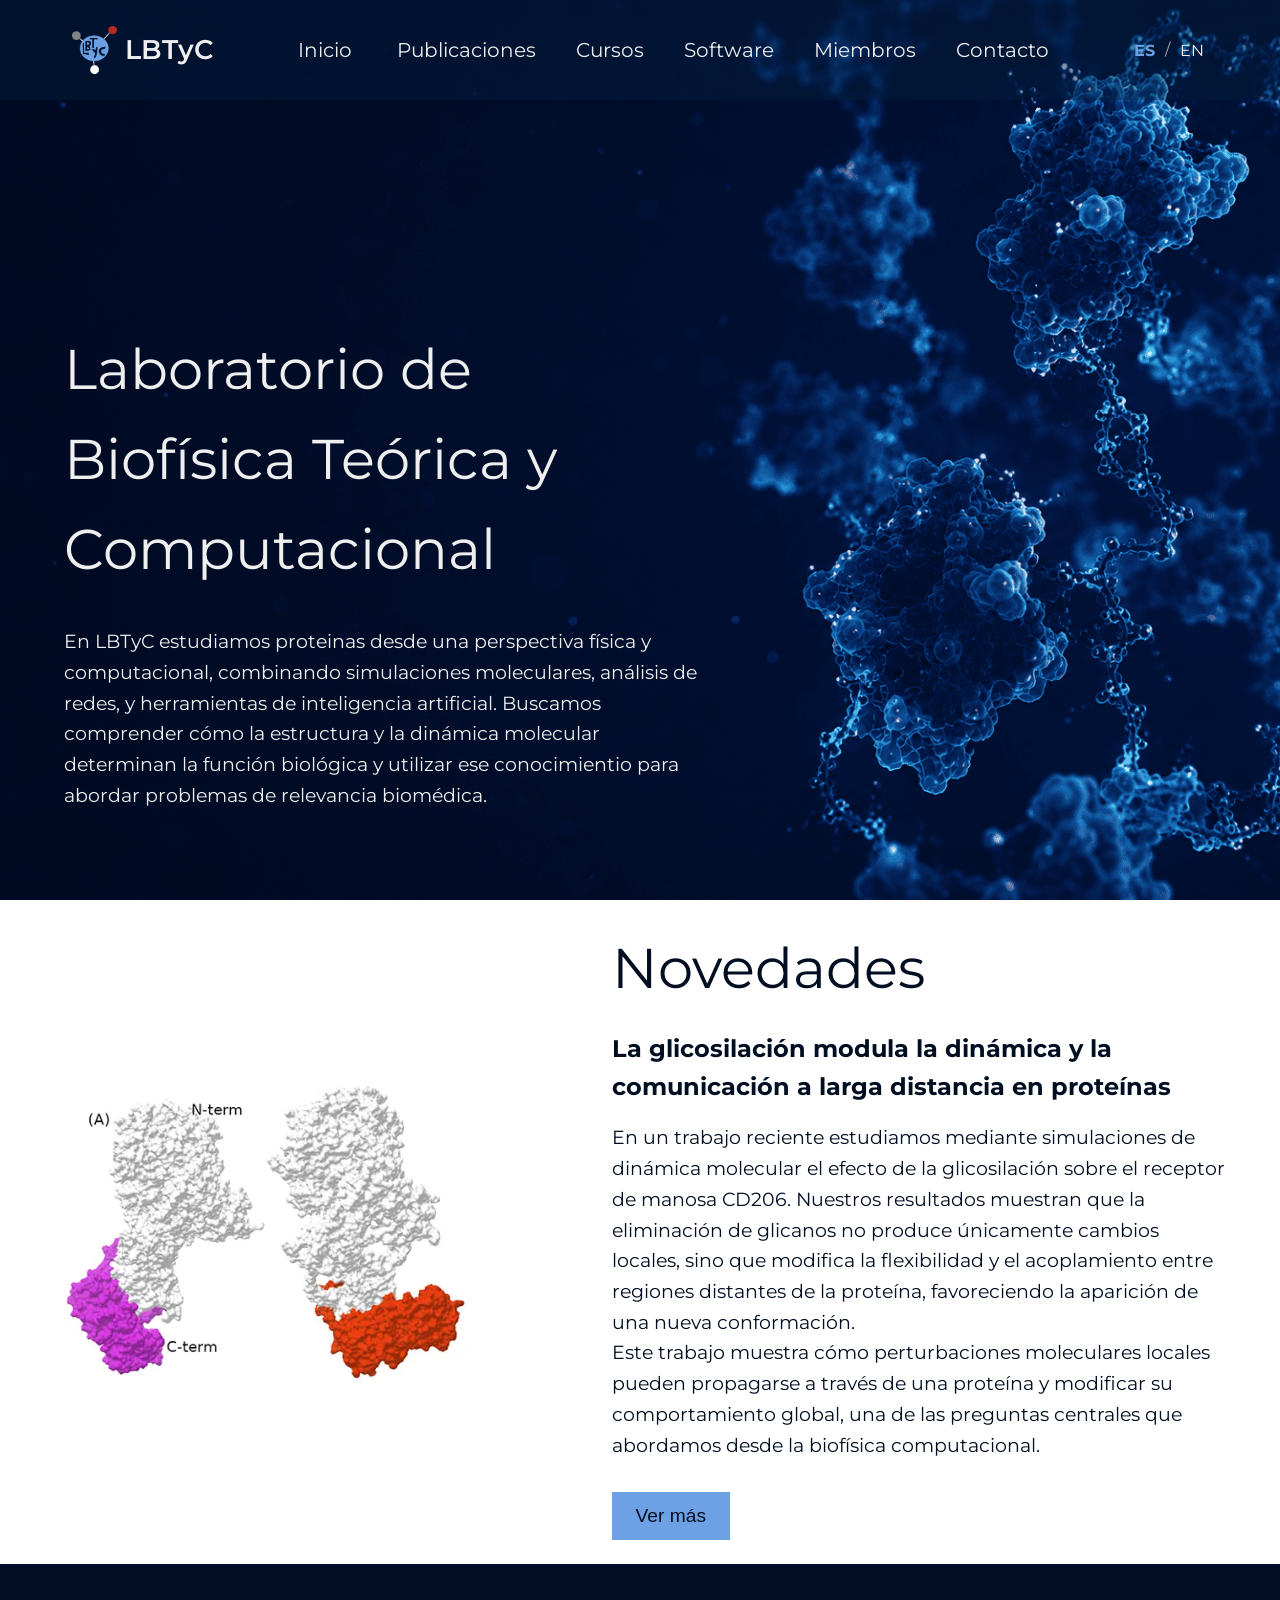
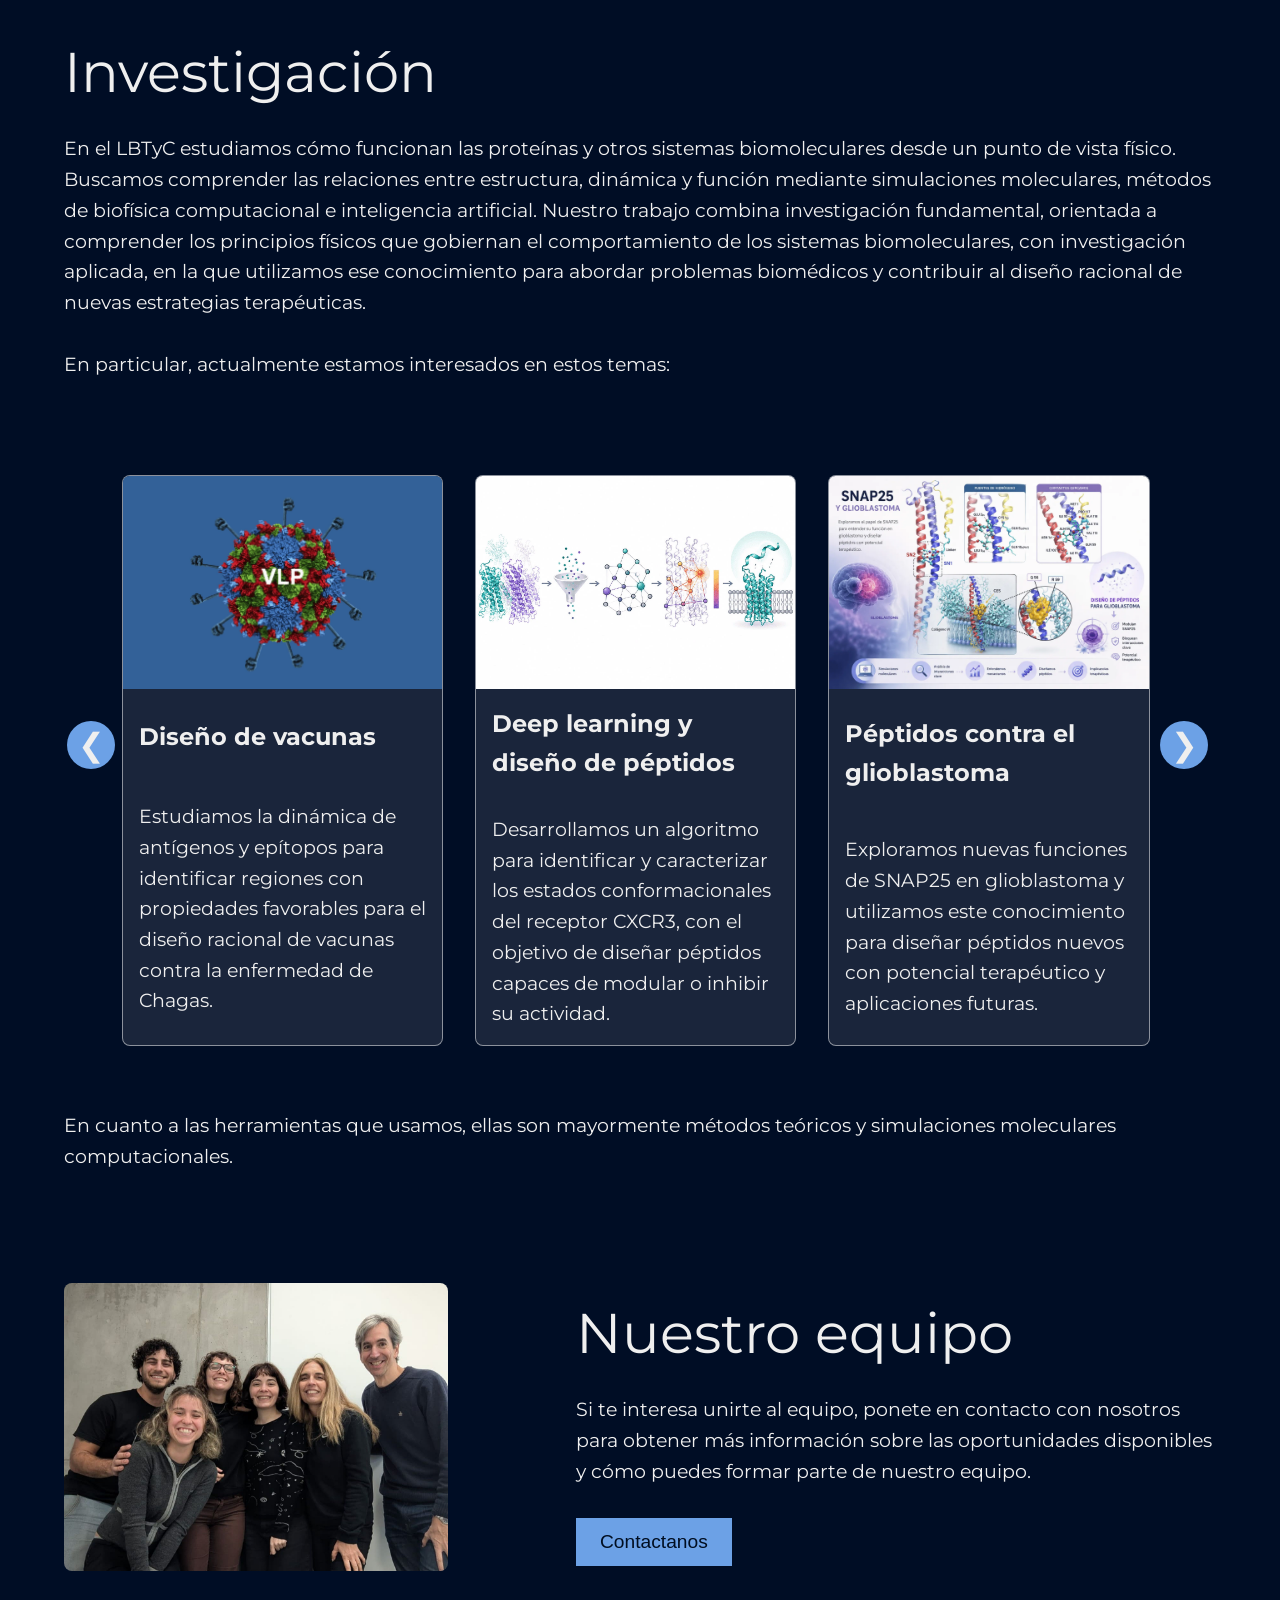
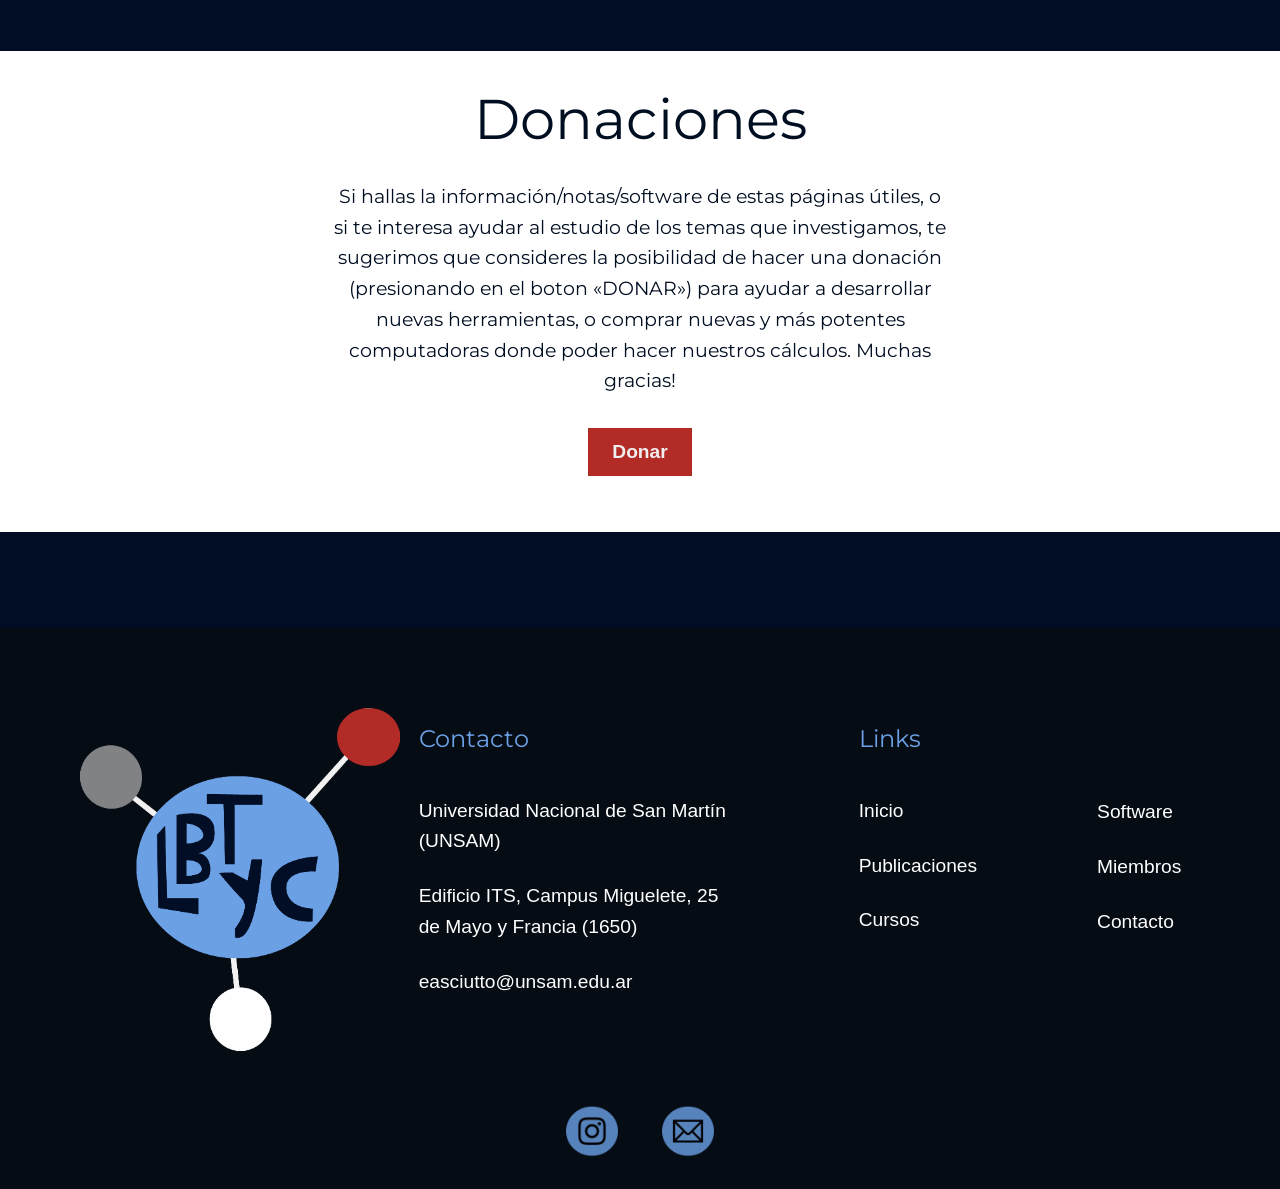
==== index.html @ 5b3aef27 "Add files via upload" ====
<!DOCTYPE html>
<html lang="es">

    <head>
        <meta charset="UTF-8">
        <meta name="viewport" content="width=device-width, initial-scale=1.0">

        <title>LBTyC</title>
        <link rel="icon" type="image/png" href="img/lablogo2.png">

        <link rel="preconnect" href="https://fonts.googleapis.com">
        <link rel="preconnect" href="https://fonts.gstatic.com" crossorigin>
        <link href="https://fonts.googleapis.com/css2?family=Montserrat:ital,wght@0,100..900;1,100..900&display=swap" rel="stylesheet">

        <link rel="stylesheet" href="css/style.css">
        
    </head>

    <body>
        <header class="header-home">
            <nav class="navbar">
                <div class="logo">
                    <img src="img/lablogo.png" alt="Logo LBTyC">
                    <h2>LBTyC</h2>
                </div>

                <ul class="nav-links" id="navLinks">
                    <li><a data-i18n="nav-inicio" href="index.html">Inicio</a></li>
                    <li><a data-i18n="nav-publicaciones" href="publicaciones.html">Publicaciones</a></li>
                    <li><a data-i18n="nav-cursos" href="cursos.html">Cursos</a></li>
                    <li><a data-i18n="nav-software" href="software.html">Software</a></li>
                    <li><a data-i18n="nav-miembros" href="miembros.html">Miembros</a></li>
                    <li><a data-i18n="nav-contacto" href="contacto.html">Contacto</a></li>
                </ul>

                <div class="language-toggle">
                    <button id="btn-es" class="active">ES</button>
                    <span>/</span>
                    <button id="btn-en">EN</button>
                </div>


                <div class="hamburger" id="hamburger">
                    <span></span>
                    <span></span>
                    <span></span>
                </div>
            </nav>
        </header>

        <main class="main-inicio">
            <section class="background1">
                <div class="titulos-inicio">
                    <h1 data-i18n="home-title" class="reveal">Laboratorio de Biofísica Teórica y Computacional</h1>
                </div>
                <div class="desc-inicio">
                    <p data-i18n="home-desc" class="reveal">En LBTyC estudiamos proteinas desde una perspectiva física y computacional, combinando simulaciones moleculares, análisis de redes, y herramientas de inteligencia artificial. Buscamos comprender cómo la estructura y la dinámica molecular determinan la función biológica y utilizar ese conocimientio para abordar problemas de relevancia biomédica.</p> <br>
                </div>
            </section>

            <section class="background2">
                <img src="img/novedades.webp" alt="Imagen de coronavirus" class="reveal">
                <div class="home-novedades">
                    <h2 data-i18n="home-novedades-title" class="novedades-titulos reveal">Novedades</h2>
                    <h3 data-i18n="home-novedades-subtitle">La glicosilación modula la dinámica y la comunicación a larga distancia en proteínas</h3>
                    <p data-i18n="home-novedades-text">En un trabajo reciente estudiamos mediante simulaciones de dinámica molecular el efecto de la glicosilación sobre el receptor de manosa CD206. Nuestros resultados muestran que la eliminación de glicanos no produce únicamente cambios locales, sino que modifica la flexibilidad y el acoplamiento entre regiones distantes de la proteína, favoreciendo la aparición de una nueva conformación. <br>
                    Este trabajo muestra cómo perturbaciones moleculares locales pueden propagarse a través de una proteína y modificar su comportamiento global, una de las preguntas centrales que abordamos desde la biofísica computacional.
                    </p>
                    <button data-i18n="home-boton" class="boton-home"><a href="https://www.nature.com/articles/s41598-026-35240-y" target="_blank">Ver más</a></button>
                </div>
            </section>
            
            <section class="background3">
                <div class="home-investigacion">
                    <h2 data-i18n="home-investigacion-title" class="investigacion-titulos reveal">Investigación</h2>
                    <p data-i18n="home-investigacion-text">En el LBTyC estudiamos cómo funcionan las proteínas y otros sistemas biomoleculares desde un punto de vista físico. Buscamos comprender las relaciones entre estructura, dinámica y función mediante simulaciones moleculares, métodos de biofísica computacional e inteligencia artificial.
                    Nuestro trabajo combina investigación fundamental, orientada a comprender los principios físicos que gobiernan el comportamiento de los sistemas biomoleculares, con investigación aplicada, en la que utilizamos ese conocimiento para abordar problemas biomédicos y contribuir al diseño racional de nuevas estrategias terapéuticas. <br> <br>
                    En particular, actualmente estamos interesados en estos temas:</p>
                </div>

                <div class="investigacion-slider">
                    <button class="slider-arrow slider-prev" aria-label="Anterior">
                        ❮
                    </button>

                    <div class="home-investigacion-list">
                    <div class="jump">
                        <img src="img/vacunas.webp" alt="proteina CaMKII" class="reveal">
                        <h3 data-i18n="home-investigacion-card1">Diseño de vacunas</h3>                        
                        <p data-i18n="home-investigacion-card1-text">Estudiamos la dinámica de antígenos y epítopos para identificar regiones con propiedades favorables para el diseño racional de vacunas contra la enfermedad de Chagas.
                         </p>
                    </div>
                    <div class="jump">
                        <img src="img/deep-learning.webp" alt="proteina CYP450" class="reveal">
                        <h3 data-i18n="home-investigacion-card2">Deep learning y diseño de péptidos</h3>           
                        <p data-i18n="home-investigacion-card2-text">Desarrollamos un algoritmo para identificar y caracterizar los estados conformacionales del receptor CXCR3, con el objetivo de diseñar péptidos capaces de modular o inhibir su actividad.
                        </p>
                    </div>
                    <div class="jump">
                        <img src="img/glioblastoma.webp" alt="drogas" class="reveal">
                        <h3 data-i18n="home-investigacion-card3">Péptidos contra el glioblastoma</h3>
                        <p data-i18n="home-investigacion-card3-text">Exploramos nuevas funciones de SNAP25 en glioblastoma y utilizamos este conocimiento para diseñar péptidos nuevos con potencial terapéutico y aplicaciones futuras. </p>
                    </div>
                    <div class="jump">
                        <img src="img/peptidos.webp" alt="proteina CaMKII" class="reveal">
                        <h3 data-i18n="home-investigacion-card4">Diseño de péptidos</h3>
                        <p data-i18n="home-investigacion-card4-text">Diseñamos y estudiamos péptidos cíclicos capaces de reconocer proteínas de interés terapéutico, combinando modelado molecular y simulaciones para optimizar su interacción con el blanco.</p>
                    </div>
                    <div class="jump">
                        <img src="img/entropia.webp" alt="proteina CaMKII" class="reveal">
                        <h3 data-i18n="home-investigacion-card5">Entropía molecular</h3>
                        <p data-i18n="home-investigacion-card5-text">Desarrollamos métodos para calcular contribuciones entrópicas a la energía libre y comprender su papel en el reconocimiento molecular, con especial interés en complejos proteína–péptido.</p>
                    </div>
                </div>

                    <button class="slider-arrow slider-next" aria-label="Siguiente">
                        ❯
                    </button>
                </div>

                <div class="home-investigacion">
                    <p data-i18n="home-investigacion-text2">En cuanto a las herramientas que usamos, ellas son mayormente métodos teóricos y simulaciones moleculares computacionales.</p>
                </div>

            </section>

            <section class="background5">
                <img src="img/nuestrosmiembros.jpeg" alt="foto" class="reveal">
                <div class="home-colaboraciones">
                    <h2 data-i18n="home-colaboraciones-titulo" class="colaboraciones-titulos reveal">Nuestro equipo</h2>
                    <p data-i18n="home-colaboraciones-text">Si te interesa unirte al equipo, ponete en contacto con nosotros para obtener más información sobre las oportunidades disponibles y cómo puedes formar parte de nuestro equipo.</p>
                    <button data-i18n="home-boton-contact" class="boton-home"><a href="contacto.html">Contactanos</a></button>
                </div>
            </section>

            <section class="background6">
                <div class="home-donaciones">
                    <h2 data-i18n="home-donaciones-titulo" class="donaciones-titulos reveal">Donaciones</h2>
                    <p data-i18n="home-donaciones-text"> Si hallas la información/notas/software de estas páginas útiles, o si te interesa ayudar al estudio de los temas que investigamos, te sugerimos que consideres la posibilidad de hacer una donación (presionando en el boton «DONAR») para ayudar a desarrollar nuevas herramientas, o comprar nuevas y más potentes computadoras donde poder hacer nuestros cálculos. Muchas gracias!</p>
                    <button data-i18n="home-boton-donaciones" class="boton-donar"><a href="https://www.mercadopago.com.ar/checkout/v1/payment/redirect/05873d23-b1c3-4d40-a8a1-2e11a5c967de/payment-option-form/?preference-id=164778815-27854849-8f3b-4129-b4d9-2e91aa9163b4&router-request-id=e9037497-9959-49df-8fa4-1ee598214664&p=10c773e352fdb801cc1b0575916bd080">Donar</a></button>
                </div>
            </section>


        </main>


        <footer>

            <section class="footer-arriba">
                <div class="footer-logo">
                    <img src="img/lablogo.png" alt="Logo LBTyC">
                </div>

                <div class="footer-caja">

                    <ul class="footer-links">
                        
                            <div class="column1">
                                <h3 data-i18n="home-footer-conacto">Contacto</h3>
                                <li>Universidad Nacional de San Martín (UNSAM)</li>
                                <li>Edificio ITS, Campus Miguelete, 25 de Mayo y Francia (1650)</li>
                                <li>easciutto@unsam.edu.ar</li>
                            </div>
                            <div class="column2">
                                <h3>Links</h3>
                                <li><a data-i18n="nav-inicio" href="index.html">Inicio</a></li>
                                <li><a data-i18n="nav-publicaciones" href="publicaciones.html">Publicaciones</a></li>
                                <li><a data-i18n="nav-cursos" href="cursos.html">Cursos</a></li>
                            </div>
                            <div class="column3">
                                <li><a data-i18n="nav-software" href="software.html">Software</a></li>
                                <li><a data-i18n="nav-miembros" href="miembros.html">Miembros</a></li>
                                <li><a data-i18n="nav-contacto" href="contacto.html">Contacto</a></li>  
                            </div>
                    </ul>
                    
                </div>
            </section>

        
        <section class="footer-abajo">
            <div class="footer-icons">
            <a target="_blank" href="https://www.instagram.com/labbioficomp.unsam?igsi=MWd5bGJ6amZua3pocA=="><img src="img/instagram.png" alt="icono de instagram"></a>
            <a href="mailto:easciutto@unsam.edu.ar" target="_blank"><img src="img/mail.png" alt="icono de mail"></a>
            </div>
        </section>

        </footer>


    <script src="js/scripts.js"></script>    
    </body>


</html>
---- css/style.css ----
*{
  margin: 0;
  padding: 0;
  box-sizing: border-box;
  scroll-behavior: smooth;
}


:root {
  /*Colores*/
    --bg-main: #000d25;
    --bg-secundario: #39425e;
    --acento: #f2c57c;
    --texto: #efefef;
    --texto-2: #cacaca;
    --texto-3: #000e21;
    --celeste: #6ca1e6;
    --rojo: #b32b26;
    --blanco: #ffffff;

  /*Tamaño de textos celu*/
    --titulos: 2rem;
    --subtitulo: 1.5rem;
    --cuerpo: 1rem;

  /*Tamaño de textos desktop*/
    --dtitulos: 3.5rem;
    --dsubtitulo: 2.5rem;
    --dcuerpo: 1.2rem;
    --dlista: 1.3rem;
    --dsubsubtitulo: 1.5rem;

  /* Fonts */
    --font-title:'Montserrat';
    --font-body: 'Montserrat';
    --font-logo: 'Montserrat';
}

body {
  font-family: var(--font-body);
  line-height: 1.6;
  background-color: var(--bg-main);
  color: var(--texto);
}


h1, h2{
  font-size: var(--titulos);
  font-family: var(--font-title);
  font-weight: 400;
}

h3, h4{
  font-size: var(--subtitulo);
  font-family: var(--font-body);
  font-weight: 400;
}

p{
  font-size: var(--cuerpo);
  font-family: var(--font-body);
}

li{
  font-size: var(--cuerpo);
}


header{
  background-color: var(--bg-main);
  padding: 0.2rem;
  padding-left: 0.9rem;
  padding-right: 0.9rem;
  width: 100%;
}

.header-home{
  position: absolute;
  z-index: 1000;
}

.navbar{
  display: flex;
  justify-content: space-between;
  align-items: center;
  padding: 0.5rem;
}

ul.nav-links {
  list-style-type: none;
  position: absolute;
  right: 0;
  top: 45px;
  background-color: var(--bg-main);
  z-index: 100;
  text-align: center;
  font-size: var(--subtitulo);
  font-family: var(--font-body);
}

.dropdown-menu {
  display: none; 
  position: absolute;
  background-color: var(--bg-main);
  min-width: 160px;
  box-shadow: 0px 8px 16px rgba(0,0,0,0.2);
  list-style: none;
  padding: 0;
  margin: 0;
  z-index: 1; 
}

.dropdown-menu a {
  padding: 12px 16px;
}

/* Trigger Visibility on Hover */
.dropdown:hover .dropdown-menu {
  display: block; 
}

.dropbtn{
  text-decoration: none;
}

.logo{
  display: flex;
}

.logo h2{
  font-family: var(--font-logo);
  font-size: 1.7rem;
  font-weight: 600;
  color: var(--texto);
  align-self: center;
  padding-left: 0.5rem;
}

.logo img{
  height: 3rem;
  width: auto;
}

.hamburger {
  display: flex;
  flex-direction: column;
  cursor: pointer;
  align-self: center;
}

.hamburger span {
  height: 0.188em;
  background-color: var(--texto);
  margin: 0.188em 0;
  width: 1.563em;
}

.nav-links {
  list-style: none;
  display: none;
  flex-direction: column;
  width: 60%;
  text-align: end;
}

.nav-links li {
  width: 100%;
}

.nav-links a {
  color: var(--texto);
  text-decoration: none;
  padding: 0.8em 0;
  display: block;
}

.nav-active {
  display: flex;
}

.dropdown-content {
  list-style-type: none;
  display: none;
  text-align: center;
}

.dropdown-content a {
  color: var(--texto);
  text-align: center;
  text-decoration: none;
  display: block;
}

.dropdown:hover .dropdown-content {
  display: block;
}

.language-toggle {
    display: flex;
    align-items: center;
    gap: 6px;
}

.language-toggle button {
    border: none;
    background: none;
    padding: 4px;
    font-family: inherit;
    font-size: var(--cuerpo);
    cursor: pointer;
    color: var(--texto);
}

.language-toggle button.active {
    color: var(--celeste);
    font-weight: bold;
}

.language-toggle button:hover {
    color: var(--texto-2);
}

.language-toggle button.active:hover {
  color: rgb(2, 124, 255);
}

.language-toggle span {
    color: #aaa;
}

/*      HOME     */

.main-inicio{
  display: flex;
  flex-wrap: wrap;
  justify-content: center;
  align-content: center;
}

.main-inicio h2{
  font-size: 1.8rem;
}

.boton-home{
    width: fit-content;
    background-color: var(--celeste);
    color: var(--texto-3);
    border: none;
    padding: 0.5rem 0.8rem;
    font-size: var(--cuerpo);
    transition: background-color 0.3s ease;
    font-weight: 100;
    margin-top: 1rem;
  }

  .boton-home a{
    text-decoration: none;
    color: var(--texto3);
  }

.background1{
  display: flex;
  flex-wrap: wrap;
  padding: 2rem;
  padding-top: 6rem;
  gap: 2rem;
  }

.background2, .background6{
    background-color: var(--blanco);
    display: flex;
    flex-wrap: wrap;
    padding: 0;
    gap: 2rem;
    color: var(--texto-3);
    justify-content: center;
    align-items: center;
    padding: 2rem;
  }

  .background2 img{
    max-width: 20rem;
  }

  .home-novedades{
    width: 100%;
    display: flex;
    flex-wrap: wrap;
    gap: 1rem;
    justify-content: center;
    align-items: start;
    color: var(--texto-3);
  }

  .home-novedades h3{
    font-weight: bold;
    font-size: var(--cuerpo);
  }

  .novedades-titulos{
    width: 100%;
    height: fit-content;
  }

  .novedades-subtitulos{
    width: 100%;
    text-align: center;
  }

  .background1 h2{
    font-size: var(--titulos);
  }

  .background3{
    display: flex;
    flex-wrap: wrap;
    gap: 1.5rem;
  }

  .home-investigacion{
    display: flex;
    flex-wrap: wrap;
    gap: 1rem;
  }
  
  .home-investigacion-list{
    width: 100%;
    display: flex;
    justify-content: center;
    align-items: center;
    flex-wrap: wrap;
    flex-direction: column;
    gap: 2rem;
  }

  .home-investigacion-list div{
    display: flex;
    flex-wrap: wrap;
    justify-content: center;
    align-items: start;
    max-width: 95%;
    background-color: rgba(255, 255, 255, 0.1);
    border: solid rgba(254, 254, 254, 0.5) 0.1rem;
    border-radius: 0.5rem;
    color: var(--texto);
    text-align: center;
  }

  .home-investigacion-list div img{
    border-radius: 0.4rem 0.4rem 0rem 0rem;
    width: 100%;
  }

  .home-investigacion-list h3{
    width: 100%;
    text-align: center;
  }

  .home-investigacion-list p{
    padding: 1rem;
  }

  .background5 img{
    width: 100%;
  }

  .background4, .background3, .background6{
    padding: 2rem;
  }

  .background5{
    display: flex;
    flex-wrap: wrap;
    gap: 2rem;
    color: var(--texto);
    justify-content: center;
    align-items: center;
    padding: 2rem;
  }

  .home-colaboraciones{
    width: 100%;
    gap: 1rem;
    display: flex;
    flex-direction: column;
  }

  .background6{
    padding-top: 2rem;
    margin-bottom: 2rem;
  }

  .home-donaciones{
    display: flex;
    flex-wrap: wrap;
    gap: 1rem;
    padding-bottom: 2rem;
  }

  .boton-donar{
    width: fit-content;
    background-color: var(--rojo);
    color: var(--texto);
    border: none;
    padding: 0.5rem 0.7rem;
    font-size: var(--cuerpo);
    transition: background-color 0.3s ease;
    font-weight: 700;
    margin-top: 1rem;
  }

  .boton-donar a{
    color: var(--texto);
    text-decoration: none;
  }

  .reveal {
    opacity: 0;
    transform: translateY(20px);
    transition: opacity 0.8s ease, transform 0.8s ease;
  }

  .reveal.visible {
    opacity: 1;
    transform: translateY(0);
  }




              /*     CURSOS      */


.main-cursos{
  display: flex;
  flex-wrap: wrap;
  padding: 1rem;
}

.main-cursos h2{
  font-size: var(--subtitulo);
}

.titulos-cursos{
  display: flex;
  flex-wrap: wrap;
  text-align: center;
  justify-content:center;
  gap: 1rem;
}

.lista-cursos{
  display: flex;
  flex-wrap: wrap;
  justify-content: center;
}

.curso{
  width: 90%;
  border: solid var(--texto-2) 0.05rem;
  color: var(--texto);
  padding: 1rem;
  display: flex;
  flex-direction: column;
  margin-top: 2rem;
  border-radius: 0.5rem;
  gap: 1rem;
}

.curso div{
  display: flex;
  flex-direction: column;
  gap: 1rem;
}

.curso p{
  color: var(--texto-2);
}

.curso img{
  width: 100%;
  height: auto;
  border-radius: 0.5rem;
}

.boton-cursos{
  padding: 0.5rem;
  width: 6rem;
  background-color: transparent;
  color: var(--texto);
  border: solid var(--texto) 0.05rem;
  border-radius: 0.5rem;
  font-weight: 500;
}

.boton-cursos a{
  text-decoration: none;
  color: var(--texto);
}

.curso-intro{
  display: flex;
  flex-wrap: wrap;
  padding: 1rem;
  gap: 2rem;
}

.curso-notas{
  display: flex;
  flex-direction: column;
  gap: 2rem;
  padding: 1rem;
}

.curso-notas ul{
  list-style-type: none;
  display: flex;
  flex-wrap: wrap;
  flex-direction: column;
  align-items: center;
  gap: 2rem;
}

.curso-mecanica ul, .curso-quimica ul{
  align-items: start;
}

.curso-notas li{
  background-color: var(--celeste);
  width: 22%;
  padding: 0.4rem;
  padding-left: 0.7rem;
  padding-right: 0.7rem;
  box-shadow: -6px 6px  0px rgba(253, 253, 253, 0.851);
}

.curso-notas li a{
  color: var(--texto-3);
  font-size: var(--cuerpo);
  text-decoration: none;
}

.divider {
    border: none;
    height: 0.07rem;
    background-color: var(--celeste);
    opacity: 30%;
    width: 45%;
    margin: 2rem;
}


                /*     PUBLICACIONES      */

.main-publicaciones{
  display: flex;
  margin: 2rem;
}

.publicaciones{
  display: flex;
  flex-direction: column;
  gap: 2rem;
}


.publicaciones-lista{
  display: flex;
  flex-direction: column;
  gap: 1rem;
}

.publicaciones-lista a{
  color: var(--celeste);
  font-size: var(--cuerpo);
}

                  /*   SOFTWARE        */

.main-software{
  display: flex;
  flex-wrap: wrap;
  margin: 2rem;
  gap: 2rem;
}

.investigacion-slider{
  display: flex;
  justify-content: center;
}

.programa-card a{
  text-decoration: none;
  color: var(--texto);
}

.slider-arrow{
  display: none;
}

.programa-card-list{
    margin-top: 3rem;
    display: flex;
    flex-direction: column;
    gap: 4rem;
    width: 95%;
    justify-content: center;
  }

  .programa-card{
    display: flex;
    flex-wrap: wrap;
    border: solid rgba(254, 254, 254, 0.5) 0.1rem;  
    }

  .programa-card img{
  width: 100%;
  }

  .programa-card h3, .programa-card p{
    padding: 1rem;
  }







              /*      MIEMBROS        */


  .main-miembros{
  display: flex;
  flex-wrap: wrap;
  margin: 2rem;
  gap: 4rem;
  }

  .hero-miembros img{
    width: 100%;
  }

  .miembros div img{
    width: 100%;
  }

  .miembros div ul{
    list-style-type: none;
    text-align: start;
  }

  .miembros{
    margin-top: 2rem;
  }

  .miembros div ul a{
    color: var(--texto);
    font-size: var(--texto);
  }

  .miembros div{
    display: flex;
    flex-direction: column;
    gap: 1rem;
    margin-bottom: 4rem;
  }





/*       Contacto     */

.main-contacto{
  padding: 1rem;
  padding-bottom: 4rem;
  display: flex;
  justify-content: center;
}

.contacto-content{
  width: 90%;
}

.contacto-content h3{
  padding-top: 3rem;
}

.mensaje-enviado-div h3{
  padding-top: 1rem;
  color: var(--texto-3);
}

.contacto-links{
  margin-top: 2rem;
  display: flex;
  flex-wrap: wrap;
  gap: 1rem;  
}

.contacto-links a{
    color: var(--texto);
    text-decoration: none;
  }


.contacto-form{
  display: flex;
  flex-direction: column;
  gap: 1rem;
  width: 100%;
}

.contacto-form input{
  padding: 0.7rem;
  width: 100%;
  background-color: rgba(0, 0, 0, 0.1);
  border: solid rgb(164, 164, 164) 0.1rem;
  border-radius: 0.5rem;
  color: var(--texto);
}

.contacto-form textarea{
  padding: 0.7rem;
  width: 100%;
  background-color: rgba(0, 0, 0, 0.1);
  border: solid rgb(164, 164, 164) 0.1rem;
  border-radius: 0.5rem;
  color: var(--texto);
}

.contacto-form button{
  width: 40%;
  font-size: medium;
  padding: 0.5rem;
  background-color: transparent;
  border-radius: 0.5rem;
  border: solid rgba(255, 255, 255, 0.4) 0.1rem;
  color: var(--texto);
  cursor: pointer;
  margin-top: 1rem;
}

.mensaje-enviado {
  display: none;
  position: fixed;
  inset: 0;
  background: rgba(0,0,0,0.6);
  align-items: center;
  justify-content: center;
  z-index: 9999;
  color: var(--texto-3);
}

.mensaje-enviado.activo {
  display: flex;
}

.mensaje-enviado-div {
  background: var(--celeste);
  padding: 2rem;
  border-radius: 1rem;
  text-align: center;
}


.contact-icons{
  padding-top: 0.5rem;
  display: flex;
  flex-wrap: nowrap;
  gap: 0.5rem;
}

.contact-icons img{
  filter: invert(100%);
  width: 8%;
}

.contacto-info{
  display: flex;
  flex-direction: column;
  gap: 0.3rem;
}

.contacto-info a{
  text-decoration: none;
  color: var(--texto);
}

.mensaje-enviado-div button{
  background-color: transparent;
  color: var(--texto3);
  padding: 0.3rem;
  padding-left: 0.8rem;
  padding-right: 0.8rem;
  border-radius: 0.5rem;
  margin-top: 0.5rem;
  border: solid rgba(0, 0, 0, 0.6) 0.1rem;
}




                /*    Footer       */
footer {
background-color: #060c14;
padding: 16px;
font-family: Arial, Helvetica, sans-serif;
}

.footer-logo{
  display: none;
}

.footer-caja{
  display: flex;
}

.column3{
  padding-top: 22%;
}

.column1 li{
  color: white;
  text-decoration: none;
  padding: 0.5em 0;
  display: flex;  
}

.footer-links h3{
  padding: 0.5em 0;
  font-size: var(--subtitulo);
  margin-bottom: 1rem;
}

.footer-links {
  display: flex;
  flex-wrap: wrap;
  gap: 2rem;
  list-style: none;
  margin: 0;
  padding: 0;
  font-size: var(--cuerpo);
}

.footer-links a {
  color: white;
  text-decoration: none;
  padding: 0.5em 0;
  display: flex;  
}

.footer-links li {
  list-style: none;
  margin-bottom: 5px;
}

.footer-icons {
  display: flex;
  justify-content: center;
  gap: 2rem; 
  margin-top: 2rem;
}

.footer-icons img{
  width: 3rem;
}




                /*    Desktop     */
@media (min-width: 992px) {
   
  
             /*       HEADER         */  

 
  header {
    background: rgba(4, 30, 64, 0.4);
    padding: 1rem;
    padding-left: 4rem;
    padding-right: 4rem;
  }

  .header-home{
    position: absolute;
    z-index: 1000;
  }

  ul.nav-links {
    display: flex;
    flex-direction: row;
    justify-content: space-between;
    align-items: center;
    background-color: transparent;
    width: auto;
    position: static;
    width: 70%;
  }

  .nav-links a {
    padding: 0.5em 1em;
    font-size: 1.25rem;
    display: flex;
    align-items: center;
    justify-content: center;
  }

  .navbar {
  display: flex;
  justify-content: space-between;
  align-items: center;
  }

  .hamburger {
    display: none;
  }

  .dropdown-content {
    position: absolute;
    top: 100%;
    left: -1em;
    z-index: 1;
    min-width: calc(100% + 2em);
    padding: 0.9rem;
  }

  .dropdown-content a {
    background-color: var(--violeta);
    padding: 0.9rem;
  }

  .nav-links li {
    position: relative;
  }

  .nav-links a:hover{
    color: #ff8e8e;
  }

  .proyecto-div:hover .overlay{
  opacity: 1;
  }

  .proyecto-div .overlay{
    opacity: 0;
    transition: opacity 0.3s ease;
  }

  h1, h2{
  font-size: var(--dtitulos);
  font-family: var(--font-title);
  }

  h3, h4{
    font-size: var(--dsubtitulo);
    font-family: var(--font-body);
  }

  p{
    font-family: var(--font-body);
    font-size: var(--dcuerpo);
  }

  a{
    font-size: var(--dcuerpo);
  }


  /*.....Footer....*/ 



.column3{
  padding-top: 0%;
}

footer{
background-color: #060c14;
padding: 16px;
font-family: Arial, Helvetica, sans-serif;
}

.footer-caja{
  display: flex;
  flex-direction: row;
}

.footer h3{
  padding: 0.5em 0;
  font-size: var(--subtitulo);
}

.footer-links {
  list-style: none;
  margin: 0;
  padding: 0;
}

.footer-links h3{
  font-size: var(--subtitulo);
  color: var(--celeste);
}

.footer-links a {
  color: white;
  text-decoration: none;  
}

.footer-links li {
  list-style: none;
  margin-bottom: 5px;
  color: white;
  text-decoration: none;
  display: flex;
  font-size: var(--dcuerpo);  
}


.footer-icons {
  display: flex;
  justify-content: center;
  gap: 10px;
  opacity: 80%;
}

.footer-icons img{
  width: 100%;
  max-width: none;
}





              /*     HOME      */


  main{
    margin-bottom: 4rem;
  }
  
  .main-inicio img{
  max-width: 100%;
}

.main-inicio h2{
  font-size: var(--dtitulos);
}
  
  .main-inicio{
  display: block;
  padding: 0rem;
  }

  .background1{
    background-image: url(../img/ChatGPT\ Image\ 31\ jul\ 2026\,\ 23_32_57.png);
    background-repeat: no-repeat;
    background-size: cover;
    background-position: center;
    display: flex;
    flex-direction: column;
    padding: 0;
    width: 100%;
    min-height: 100vh;
    gap: 2rem;
    justify-content: end;
  }

  .titulos-inicio{
    width: 50%;
    color: var(--texto);
    margin-left: 4rem;
    margin-right: 4rem;
  }

  .titulos-inicio h2{
    font-size: var(--dtitulos);
  }
  
  .desc-inicio{
    margin: 4rem;
    margin-top: 0rem;
    width: 50%;
    padding: 0;
  }

  .background2, .background6{
    background-color: var(--blanco);
    display: flex;
    flex-direction: row;
    padding: 0;
    gap: 8rem;
    color: var(--texto);
    justify-content: center;
    align-items: center;
    padding: 1.5rem;
  }

  .home-novedades{
    width: 50%;
    gap: 1rem;
    display: flex;
    flex-direction: column;
  }

  .home-novedades h3{
    font-size: var(--dsubsubtitulo);
  }

  .background2 img{
  width: 35%;
  height: 35%;
  }
  
  .novedades-titulos{
    font-size: var(--dtitulos);
    width: 100%;
    padding: 0;
  }

  .boton-home{
    padding: 0.8rem 1.5rem;
    font-size: var(--dcuerpo);
    cursor: pointer;
      transition: background-color 0.3s ease;
  }

  .boton-home:hover{
    background-color: rgb(149, 190, 255);
  }

  .background3{
    display: flex;
    flex-wrap: wrap;
    padding: 0;
    width: 100%;
    min-height: 100vh;
    gap: 4rem;
    padding: 4rem;
  }

  .home-investigacion{
    width: 100%;
    gap: 1rem;
    display: flex;
    flex-direction: column;
  }
  
  .investigacion-titulos{
    font-size: var(--dtitulos);
    width: 100%;
    padding: 0;
  }

  .investigacion-slider {
    position: relative;
    width: 100%;
    display: flex;
    align-items: center;
    justify-content: center;
}

  .home-investigacion-list{
    width: 90%;
    display: flex;
    padding-top: 2rem;
    justify-content: start;
    align-items: stretch;
    flex-direction: row;
    flex-wrap: nowrap;
    gap: 2rem;

    overflow-x: auto;
    overflow-y: hidden;
    scroll-behavior: smooth;
    scroll-snap-type: x mandatory;
    scrollbar-width: none;
    -ms-overflow-style: none;
  }

   .home-investigacion-list::-webkit-scrollbar {
        display: none;
    }

    .slider-arrow {
    position: absolute;
    z-index: 10;
    width: 3rem;
    height: 3rem;
    border: none;
    border-radius: 50%;
    cursor: pointer;
    display: flex;
    align-items: center;
    justify-content: center;
    font-size: 2rem;
    background-color: var(--celeste);
    color: var(--texto);
  }

  .slider-prev {
      left: 0.2rem;
  }

  .slider-next {
      right: 0.5rem;
  }

  .home-investigacion-list div{
    width: 20%;
    text-align: left;
    display: flex;    
  }

  .home-investigacion-list div h3{
    font-size: var(--dsubsubtitulo);
    text-align: left;
    padding: 1rem;
    font-weight: bold;
  }

  .jump{
  transition: transform 0.25s cubic-bezier(.34,1.56,.64,1);
  flex: 0 0 31%;
  scroll-snap-align: start;
  }

  .jump:hover{
    transform: translateY(-20px);
  }

  .background4{
    display: flex;
    flex-wrap: wrap;
    padding: 0;
    width: 100%;
    min-height: 100vh;
    gap: 4rem;
  }

  .background5{
    display: flex;
    flex-direction: row;
    padding: 3rem 0rem;
    gap: 8rem;
    color: var(--texto);
    justify-content: center;
    align-items: center;
  }

  .home-colaboraciones{
    width: 50%;
    gap: 1rem;
    display: flex;
    flex-direction: column;
  }

  .background5 img{
  width: 30%;
  border-radius: 0.5rem;
  }
  
  .colaboraciones-titulos{
    font-size: var(--dtitulos);
    width: 100%;
    padding: 0;
  }

  .background6{
    margin-top: 2rem;
    min-height: 50vh;
  }

  .home-donaciones{
    width: 50%;
    gap: 1rem;
    display: flex;
    flex-direction: column;
    text-align: center;
    color: var(--texto-3);
    align-items: center;
  }
  
  .donaciones-titulos{
    font-size: var(--dtitulos);
    width: 100%;
    padding: 0;
  }

  .boton-donar{
    padding: 0.8rem 1.5rem;
    font-size: var(--dcuerpo);
    cursor: pointer;
    transition: background-color 0.3s ease;
  }

  .boton-donar a{
    text-decoration: none;
    color: var(--texto3);
  }

  .boton-donar:hover{
    background-color: rgb(212, 45, 45);
  }



              /*   PUBLICACIONES */

  .main-publicaciones{
    margin: 4rem;
  }



                /*     CURSOS      */


.main-cursos{
  display: block;
}

.main-cursos h2{
  font-size: var(--subtitulo);
}

.titulos-cursos{
  display: flex;
  flex-direction: column;
  gap: 1rem;
  margin-bottom: 3rem;
  margin-top: 3rem;
  
}

.lista-cursos{
  display: flex;
  flex-direction: column;
  align-items: center;
}

.curso{
  border: none;
  color: var(--texto);
  padding: 1rem;
  display: flex;
  flex-direction: row;
  justify-content: center;
  align-items: center;
  margin-top: 2rem;
  border-radius: 0.5rem;
}

.curso div{
  width: 35%;
}

.impar{
  display: flex;
  flex-direction: row-reverse;
  align-items: center;
}



.curso img{
  width: 20%;
  height: 20%;
}

.boton-cursos{
  padding: 1rem;
  padding-top: 0.5rem;
  padding-bottom: 0.5rem;
  width: fit-content;
}

.boton-cursos:hover{
  border: solid var(--celeste);
}


/*  cursos individuales    */


.curso-intro{
  display: flex;
  padding: 4rem;
  gap: 4rem;
}

.curso-intro h1{
  width: 100%;
}

.curso-intro p{
  width: 100%;
}

.curso-notas{
  gap: 4rem;
  padding: 4rem;
  padding-top: 2rem;
}

.curso-notas ul{
  list-style-type: none;
  display: grid;
  place-items: center;
  grid-template-columns: repeat(3, 1fr);   
}

.curso-mecanica ul, .curso-quimica ul{
  min-height: 0;
}

.curso-notas li{
  padding: 0.8rem 1rem;
  width: 80%;
}

.curso-notas li a{
  font-size: var(--dlista);
}

.curso-notas li a:hover{
  color: var(--blanco);
}




                  /*   INVESTIGACION        */

.main-investigacion{
  display: block;
  padding: 0;
}

.hero{
  background-image: url(../img/);
  background-repeat: no-repeat;
  background-size: cover;
  background-position: center;
  display: flex;
  flex-direction: column;
  padding: 0;
  width: 100%;
  min-height: 90vh;
  gap: 2rem;
  justify-content: center;
}

.titulos-investigacion{
  color: var(--texto);
  margin-left: 4rem;
  margin-right: 4rem;
}

.titulos-investigacion h2{
  font-size: var(--dtitulos);
}
  
.desc-investigacion{
  margin: 4rem;
  margin-top: 0rem;
  width: 50%;
  padding: 0;
 }

 .cards{
  display: flex;
  flex-direction: column;
  gap: 8rem;
 }

 .investigacion-card{
  width: 60%;
  background-color: var(--blanco);
  padding: 2rem;
  gap: 5rem;
  color: var(--texto);
  display: flex;
  justify-content: center;
  align-items: center;
}

  .card-texto h2{
    font-size: var(--dsubtitulo);

  }

  .der{
    flex-direction: row;
    margin-left: auto;
  }

  .izq{
    flex-direction: row-reverse;
    margin-right: auto;
  }

  .card-texto{
    width: 60%;
    gap: 1rem;
    display: flex;
    flex-direction: column;
  }

  .investigacion-card img{
    width: 30%;
    height: 70%;
  }
    
  .card-titulos{
    font-size: var(--dtitulos);
    width: 100%;
    padding: 0;
  }


                /*     PUBLICACIONES      */





                /*       SOFTWARE          */

    .main-software{
      margin: 4rem;
    }

    .investigacion-slider{
      display: block;
      position: relative;
      width: 100%;
      display: flex;
      align-items: center;
      justify-content: center;
    }

    .slider-arrow{
      display: block;
    }

    .programa-card-list{
      padding-top: 2rem;
      margin: 0;
      display: flex;
      flex-direction: row;
      gap: 4rem;
      width: 90%;
      justify-content: start;
      position: relative;
      overflow-x: auto;
      overflow-y: hidden;
      scroll-behavior: smooth;
      scroll-snap-type: x mandatory;
      scrollbar-width: none;
      -ms-overflow-style: none;
    }

    .programa-card{
      width: 25%;
      transition: transform 0.25s cubic-bezier(.34,1.56,.64,1);
      flex: 0 0 47%;
      scroll-snap-align: start;
      }

    .programa-card h3{
      font-size: var(--dsubsubtitulo);
      font-weight: bold;
    }

    .programa-card img{
      width: 100%;
      height: min-content;
    }    

   .programa-card-list::-webkit-scrollbar {
        display: none;
    }



              /*       MIEMBROS         */
  
  .main-miembros{
    display: block;
    margin: 4rem;
  }

  .hero-miembros{
    display: flex;
    padding: 0;
    width: 100%;
    min-height: fit-content;
    gap: 6rem;
    justify-content: center;
    align-items: center;
  }

  .hero-miembros img{
    width: 40%;
    height: 40%;
    border-radius: 0.5rem;
  }

  .texto-miembros{
    width: 60%;
    display: flex;
    flex-direction: column;
  }

  .equipo{
    display: flex;
    flex-direction: column;
    gap: 4rem;
    text-align: center;
    margin-top: 6rem;
  }

  .equipo h2{
    font-size: var(--dsubtitulo);
  }

  .miembros{
    display: flex;
    flex-wrap: wrap;
    justify-content: center;
    gap: 8%;
    margin-top: 0;
  }

  .miembros div{
    width: 15%;
  }

  .miembros div h3{
    font-size: 1.8rem;
    text-align: start;
  }

  .miembros div img{
    width: 100%;
    border-radius: 0.5rem;
  }



                  /*   CONTACTO     */

  .main-contacto{
    display: flex;
    justify-content: center;
    width: 100%;
  }

  .contacto-content{
    width: 50%;
    display: flex;
    align-items: center;
    flex-direction: column;
    justify-content: center;
  }

  .contacto-info{
    padding: 4rem;
    padding-left: 0rem;
    padding-right: 0rem;
  }

  .contacto-form button{
    width: 8rem;
    font-size: var(--dcuerpo);
  }

  .contacto-form h3{
    padding: 0;
  }

  .contacto-form{
  display: flex;
  flex-direction: column;
  }

  .contacto-abajo{
    display: flex;
    gap: 5rem;
    width: 100%;
  }

  .contacto-links{
    display: flex;
    flex-direction: column;
    flex-wrap: nowrap;
    gap: 1rem;
    text-decoration: none;
    padding-top: 8%;
    width: 50%;
  }

  .contacto-links a:hover{
    color: var(--celeste);
  }



                /*    FOOTER     */



  .logo{
    height: fit-content;
    width: fit-content;
  }

  .footer-caja{
    width: 100%;
    height: 100%;
  }

  .footer-links{
    height: 100%;
    width: 100%;
    display: flex;
    flex-wrap: nowrap;
    gap: 15%;
    align-items: start;
    justify-content: center;
  }

  .footer-arriba{
    display: flex;
    flex-direction: row;
    padding: 4rem;
    padding-bottom: 1rem;
  }

  .footer-logo{
    width: 40%;
    display: flex;
    justify-content: center;
    align-items: center;
  }

  .footer-logo img{
    max-width: 20rem;
  }

  .column1{
    display: flex;
    flex-direction: column;
    width: 40%;
  }

  .column2{
    display: flex;
    flex-direction: column;
  }

  .column3{
    display: flex;
    flex-direction: column;
    margin-top: 5rem;
  }

  footer h3{
    padding: 0.5em 0;
    font-size: var(--subtitulo);
  }

  .footer-icons {
  gap: 2rem; 
  margin-top: 2rem;
  opacity: 80%;
}

  .footer-icons img{
    width: 4rem;
  }


}

@media (min-width: 1400px) {

  .jump{
  transition: transform 0.25s cubic-bezier(.34,1.56,.64,1);
  flex: 0 0 23.5%;
  scroll-snap-align: start;
  }

  .programa-card{
    flex: 0 0 30%;
    }

  .background2 img{
  width: 25%;
  height: 25%;
  }


  
}
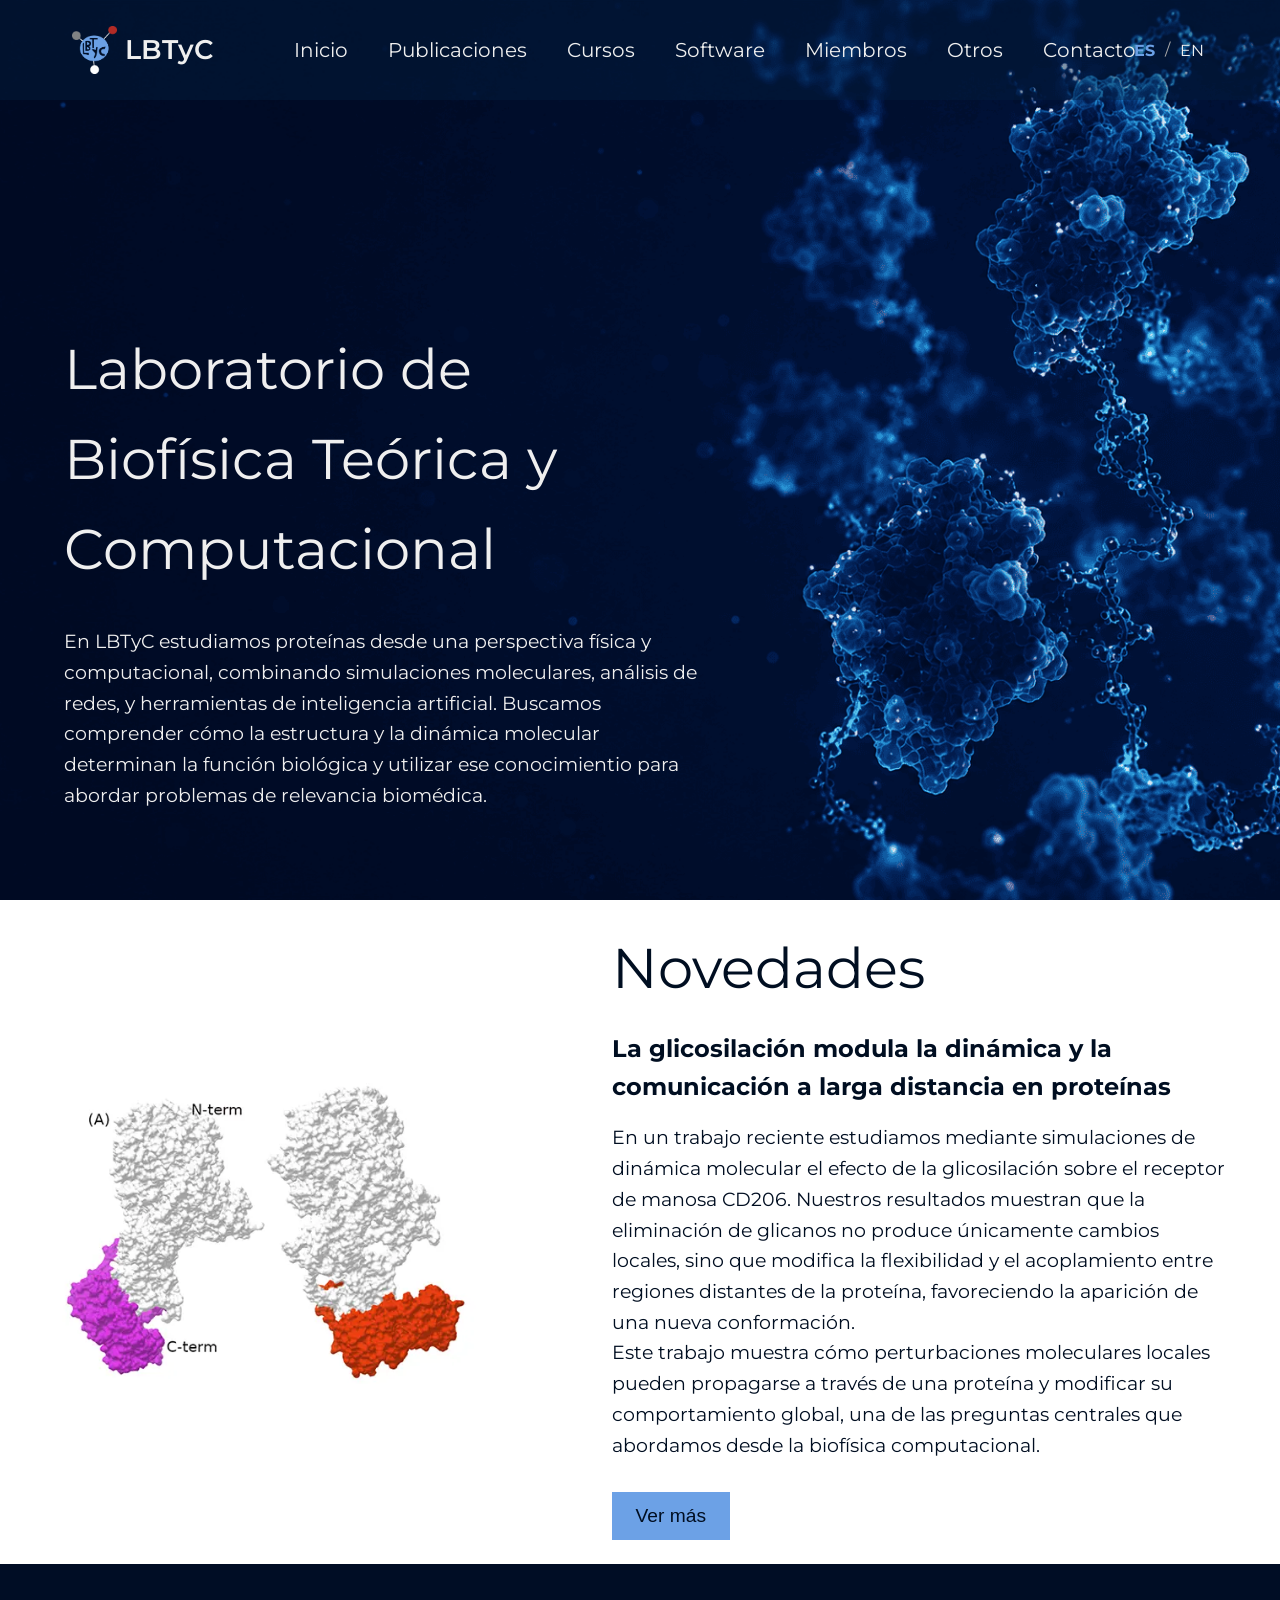
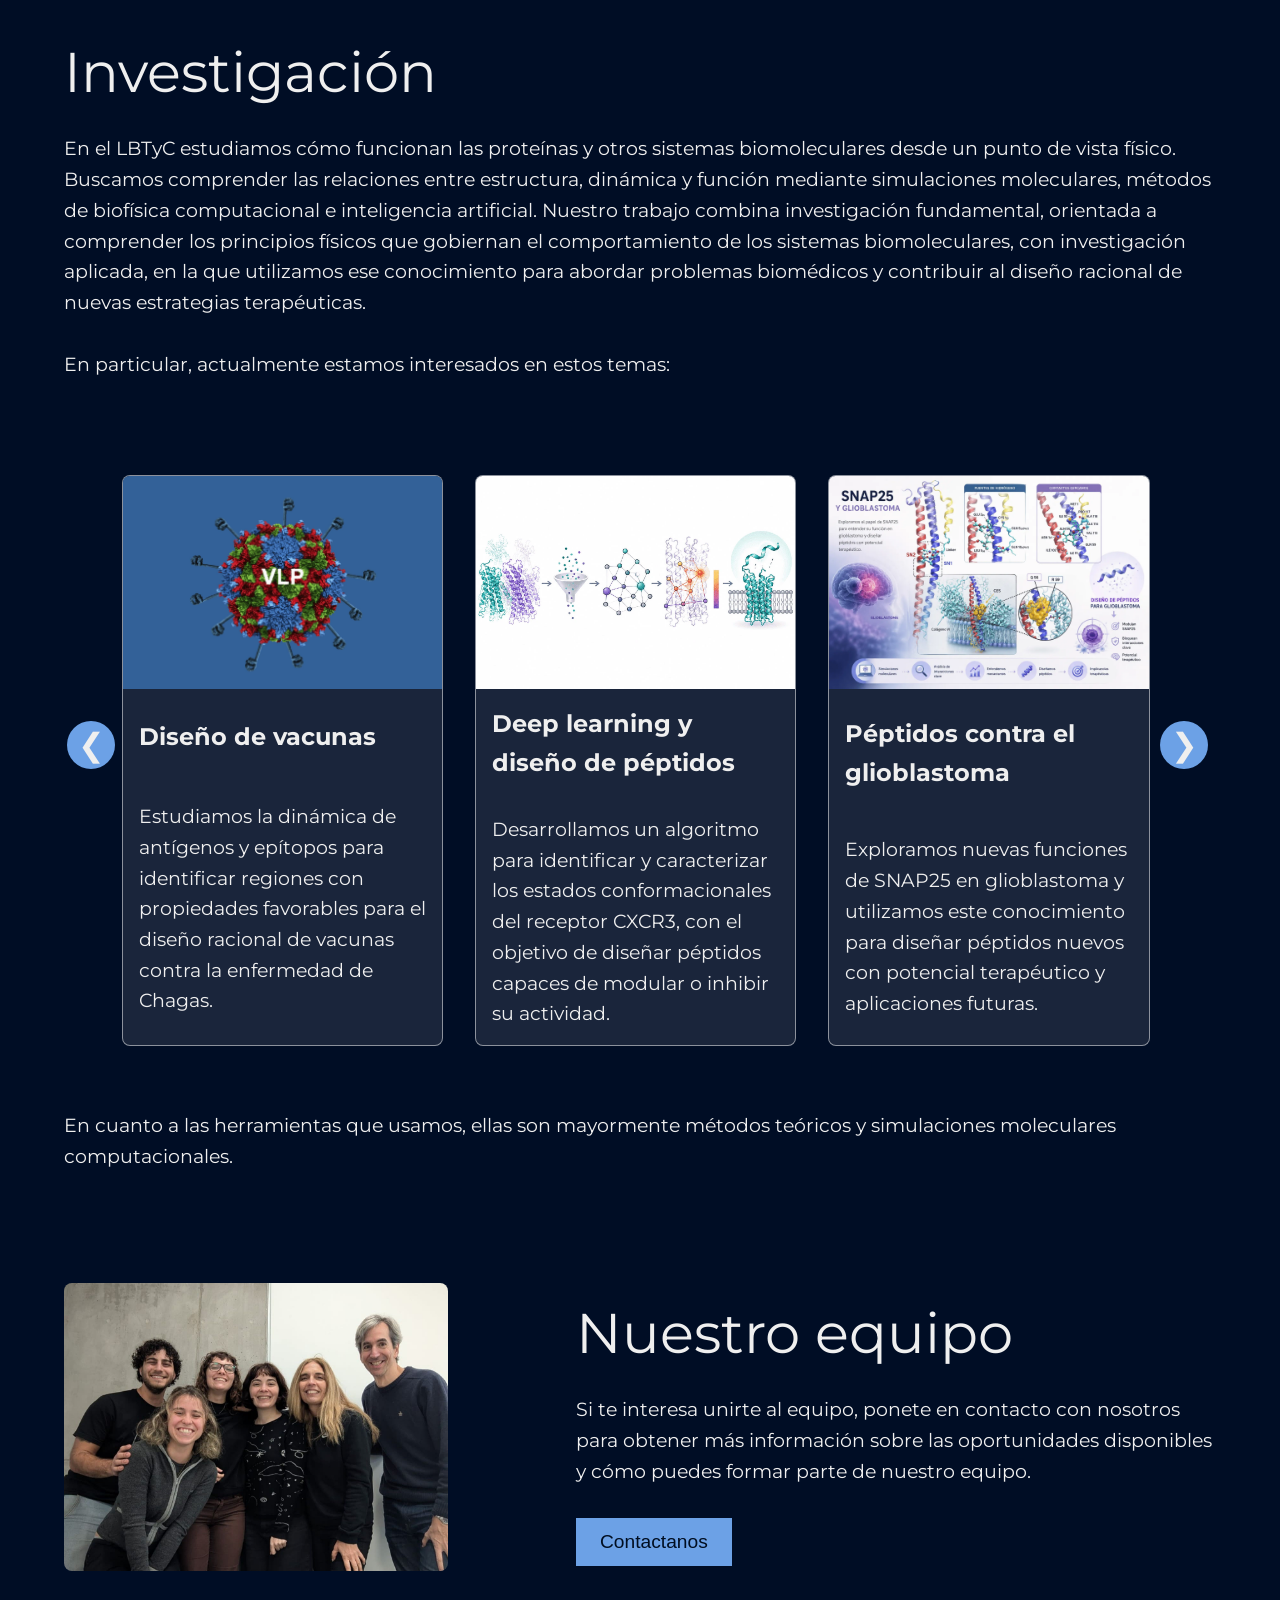
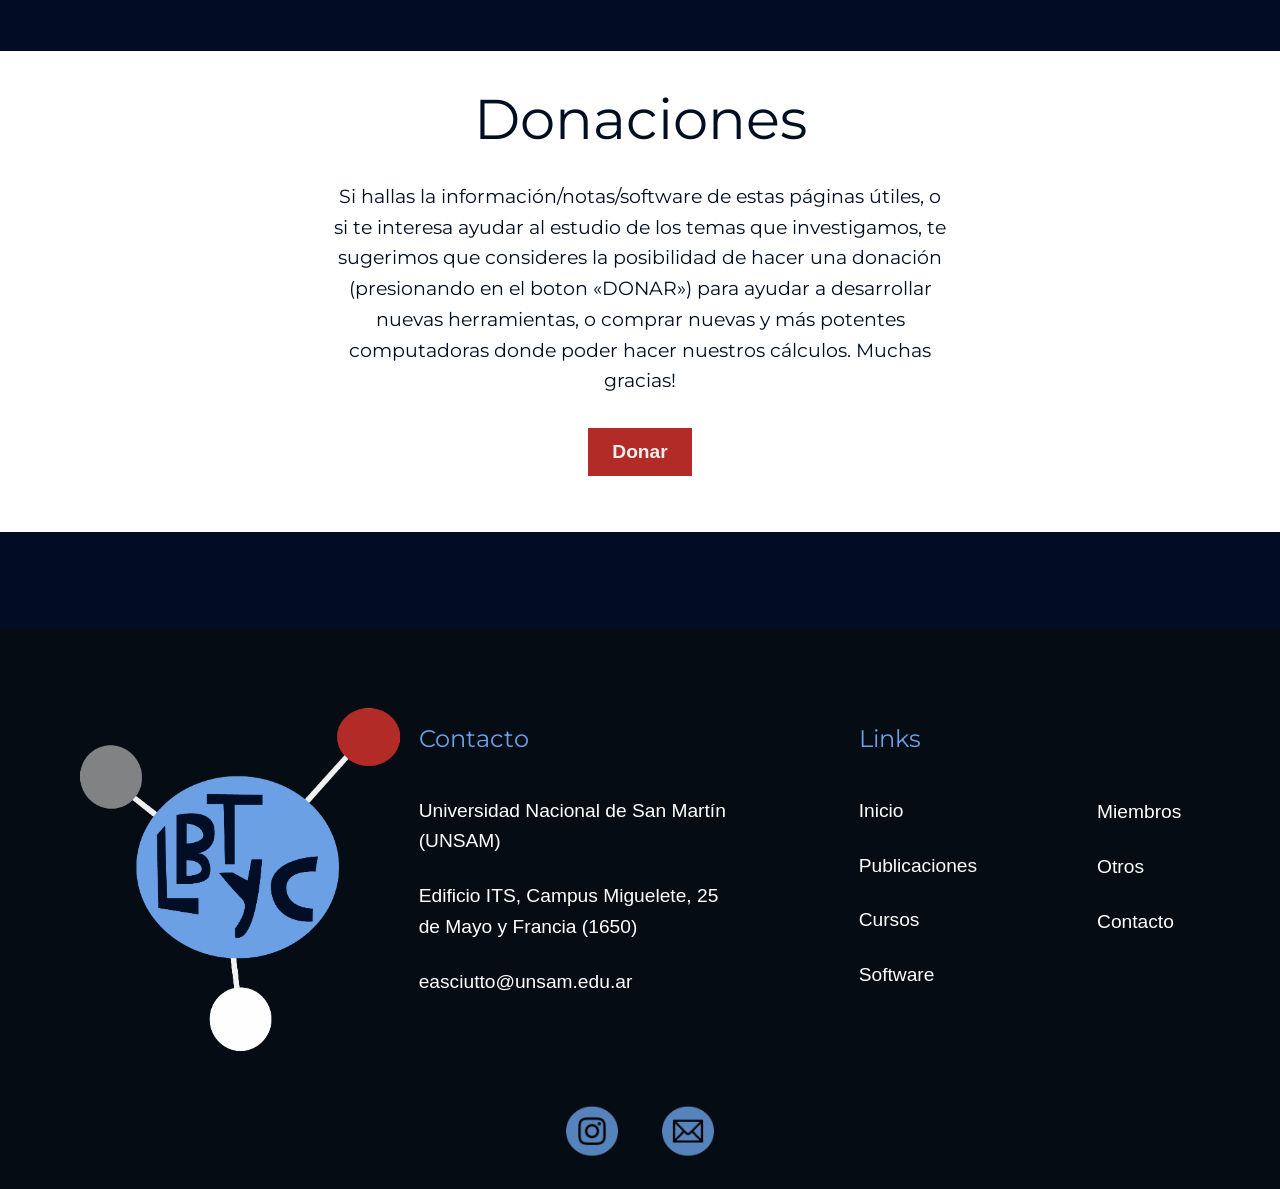
==== commit 558917fd: "Add files via upload" ====
--- a/index.html
+++ b/index.html
@@ -30,6 +30,7 @@
                     <li><a data-i18n="nav-cursos" href="cursos.html">Cursos</a></li>
                     <li><a data-i18n="nav-software" href="software.html">Software</a></li>
                     <li><a data-i18n="nav-miembros" href="miembros.html">Miembros</a></li>
+                    <li><a data-i18n="nav-otros" href="otros.html">Otros</a></li>
                     <li><a data-i18n="nav-contacto" href="contacto.html">Contacto</a></li>
                 </ul>
 
@@ -54,7 +55,7 @@
                     <h1 data-i18n="home-title" class="reveal">Laboratorio de Biofísica Teórica y Computacional</h1>
                 </div>
                 <div class="desc-inicio">
-                    <p data-i18n="home-desc" class="reveal">En LBTyC estudiamos proteinas desde una perspectiva física y computacional, combinando simulaciones moleculares, análisis de redes, y herramientas de inteligencia artificial. Buscamos comprender cómo la estructura y la dinámica molecular determinan la función biológica y utilizar ese conocimientio para abordar problemas de relevancia biomédica.</p> <br>
+                    <p data-i18n="home-desc" class="reveal">En LBTyC estudiamos proteínas desde una perspectiva física y computacional, combinando simulaciones moleculares, análisis de redes, y herramientas de inteligencia artificial. Buscamos comprender cómo la estructura y la dinámica molecular determinan la función biológica y utilizar ese conocimientio para abordar problemas de relevancia biomédica.</p> <br>
                 </div>
             </section>
 
@@ -167,10 +168,11 @@
                                 <li><a data-i18n="nav-inicio" href="index.html">Inicio</a></li>
                                 <li><a data-i18n="nav-publicaciones" href="publicaciones.html">Publicaciones</a></li>
                                 <li><a data-i18n="nav-cursos" href="cursos.html">Cursos</a></li>
+                                <li><a data-i18n="nav-software" href="software.html">Software</a></li>
                             </div>
                             <div class="column3">
-                                <li><a data-i18n="nav-software" href="software.html">Software</a></li>
                                 <li><a data-i18n="nav-miembros" href="miembros.html">Miembros</a></li>
+                                <li><a data-i18n="nav-otros" href="otros.html">Otros</a></li>
                                 <li><a data-i18n="nav-contacto" href="contacto.html">Contacto</a></li>  
                             </div>
                     </ul>
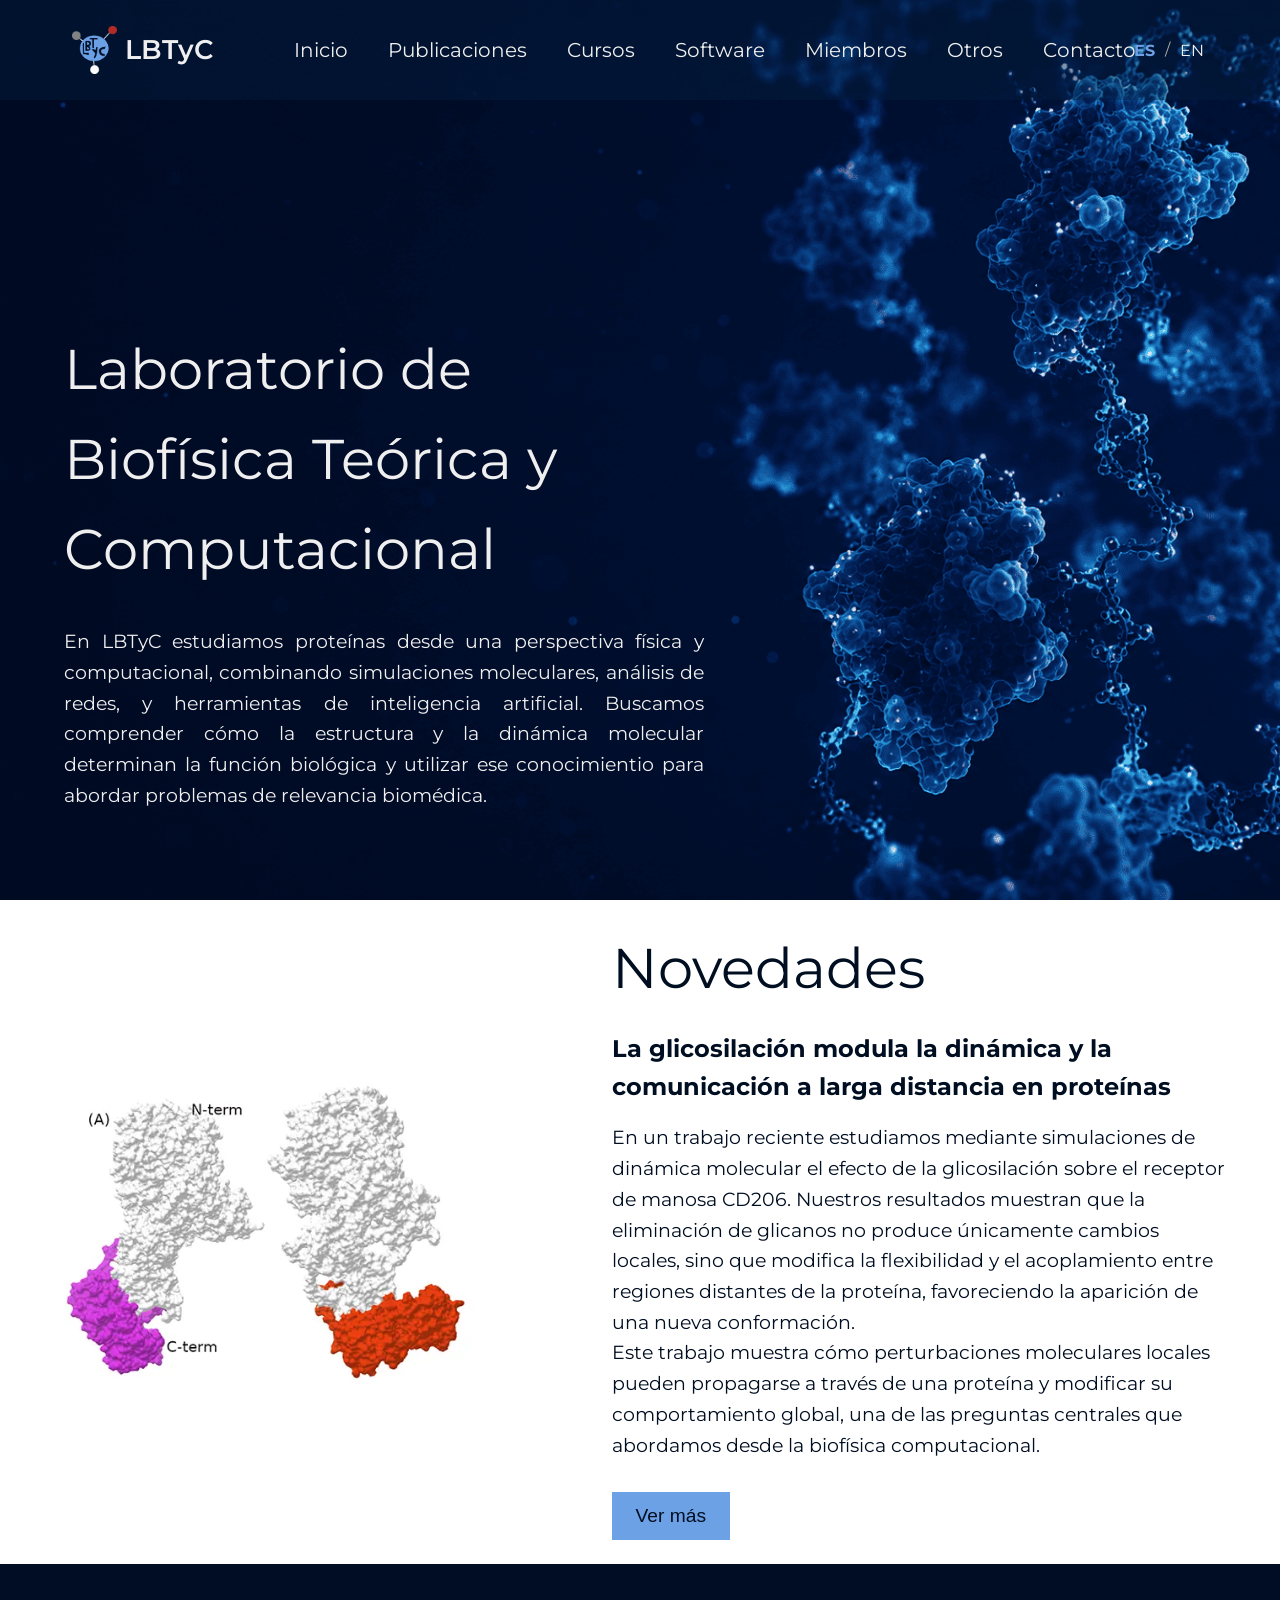
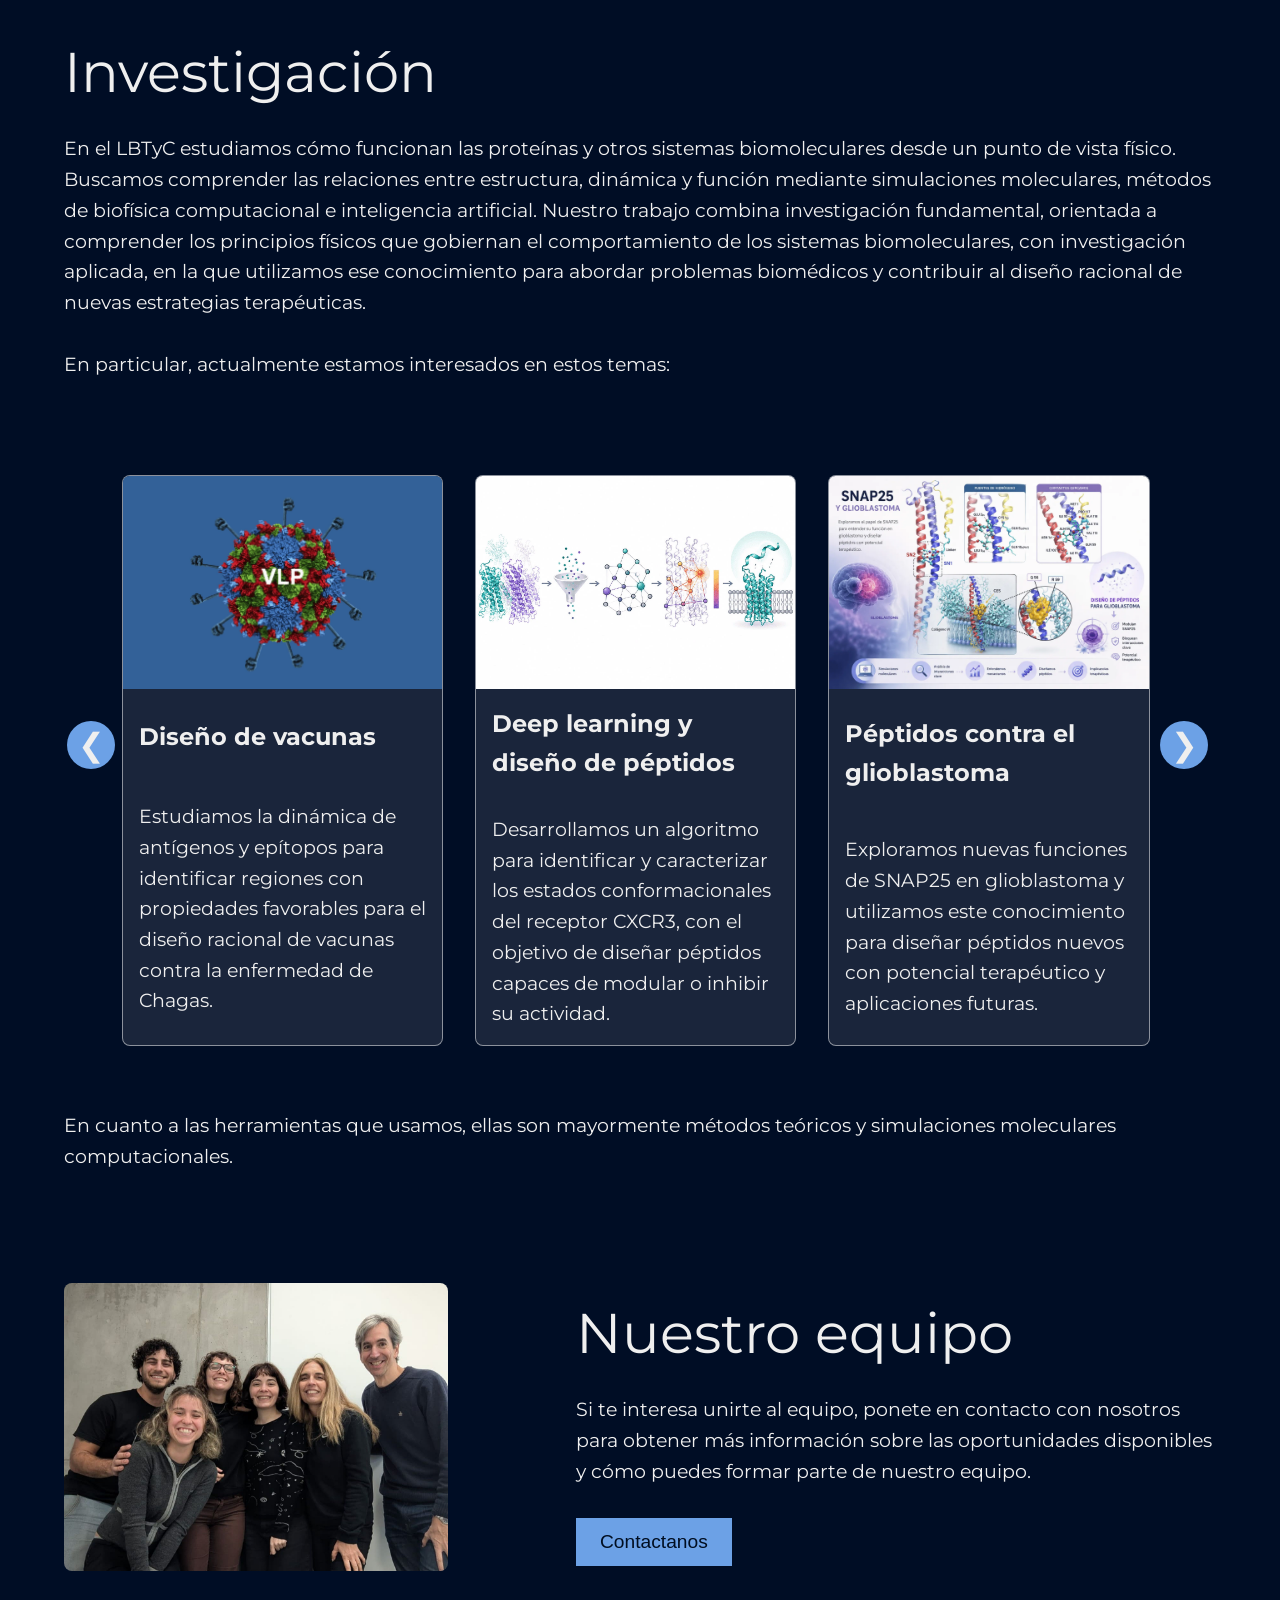
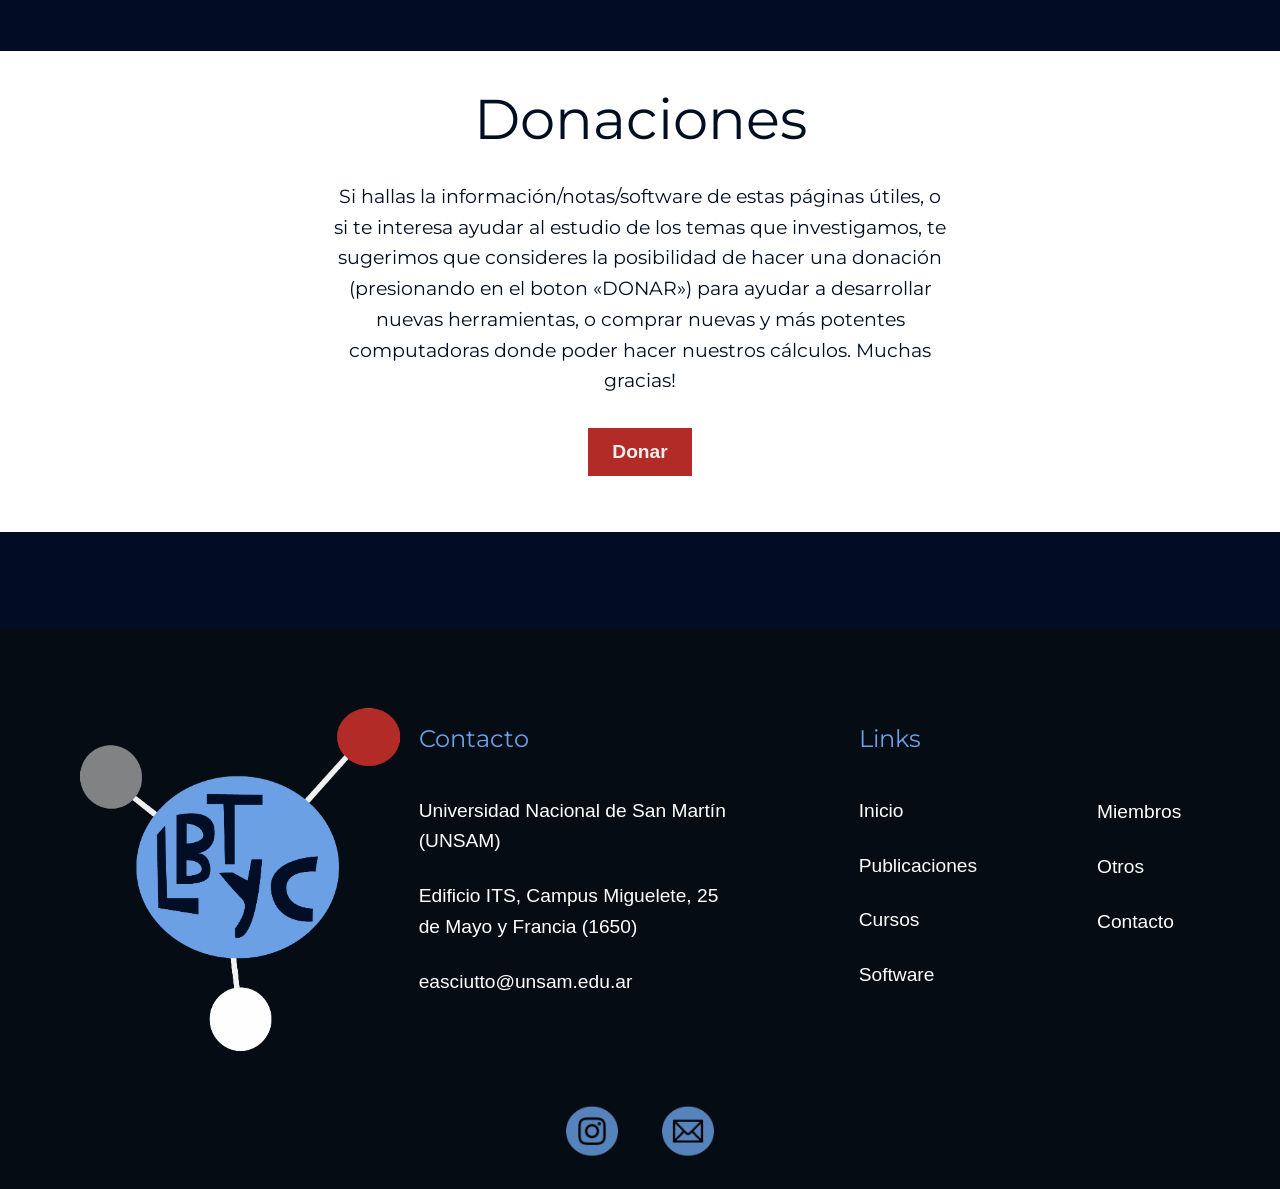
==== commit 18c2bff8: "Fix HTML formatting and structure" ====
--- a/index.html
+++ b/index.html
@@ -55,7 +55,7 @@
                     <h1 data-i18n="home-title" class="reveal">Laboratorio de Biofísica Teórica y Computacional</h1>
                 </div>
                 <div class="desc-inicio">
-                    <p data-i18n="home-desc" class="reveal">En LBTyC estudiamos proteínas desde una perspectiva física y computacional, combinando simulaciones moleculares, análisis de redes, y herramientas de inteligencia artificial. Buscamos comprender cómo la estructura y la dinámica molecular determinan la función biológica y utilizar ese conocimientio para abordar problemas de relevancia biomédica.</p> <br>
+                    <p data-i18n="home-desc" class="reveal" style="text-align: justify;">En LBTyC estudiamos proteínas desde una perspectiva física y computacional, combinando simulaciones moleculares, análisis de redes, y herramientas de inteligencia artificial. Buscamos comprender cómo la estructura y la dinámica molecular determinan la función biológica y utilizar ese conocimientio para abordar problemas de relevancia biomédica.</p> <br>
                 </div>
             </section>
 
--- a/css/style.css
+++ b/css/style.css
@@ -573,6 +573,42 @@
 .publicaciones-lista a{
   color: var(--celeste);
   font-size: var(--cuerpo);
+}
+
+                /*     OTROS      */
+
+.main-otros{
+  display: flex;
+  margin: 2rem;
+}
+
+.otros{
+  display: flex;
+  flex-direction: column;
+  gap: 2rem;
+}
+
+.otros-lista{
+  display: flex;
+  flex-direction: column;
+  gap: 1rem;
+  padding-left:30px;
+}
+
+.otros-lista a{
+  color: var(--celeste);
+  font-size: var(--cuerpo);
+}
+
+.otros-codigo {
+  background-color: #8ab9ff; /* Fondo oscuro tipo terminal (puedes usar #f4f4f4 para fondo claro) */
+  color: #000000;            /* Color del texto */
+  padding: 12px 16px;        /* Espaciado interno */
+  margin-top: -30px;
+  border-radius: 6px;        /* Bordes redondeados */
+  font-family: 'Courier New', Courier, monospace; /* Fuente de código */
+  font-size: 14px;
+  overflow-x: auto;          /* Agrega barra de desplazamiento si el comando es muy largo */
 }
 
                   /*   SOFTWARE        */
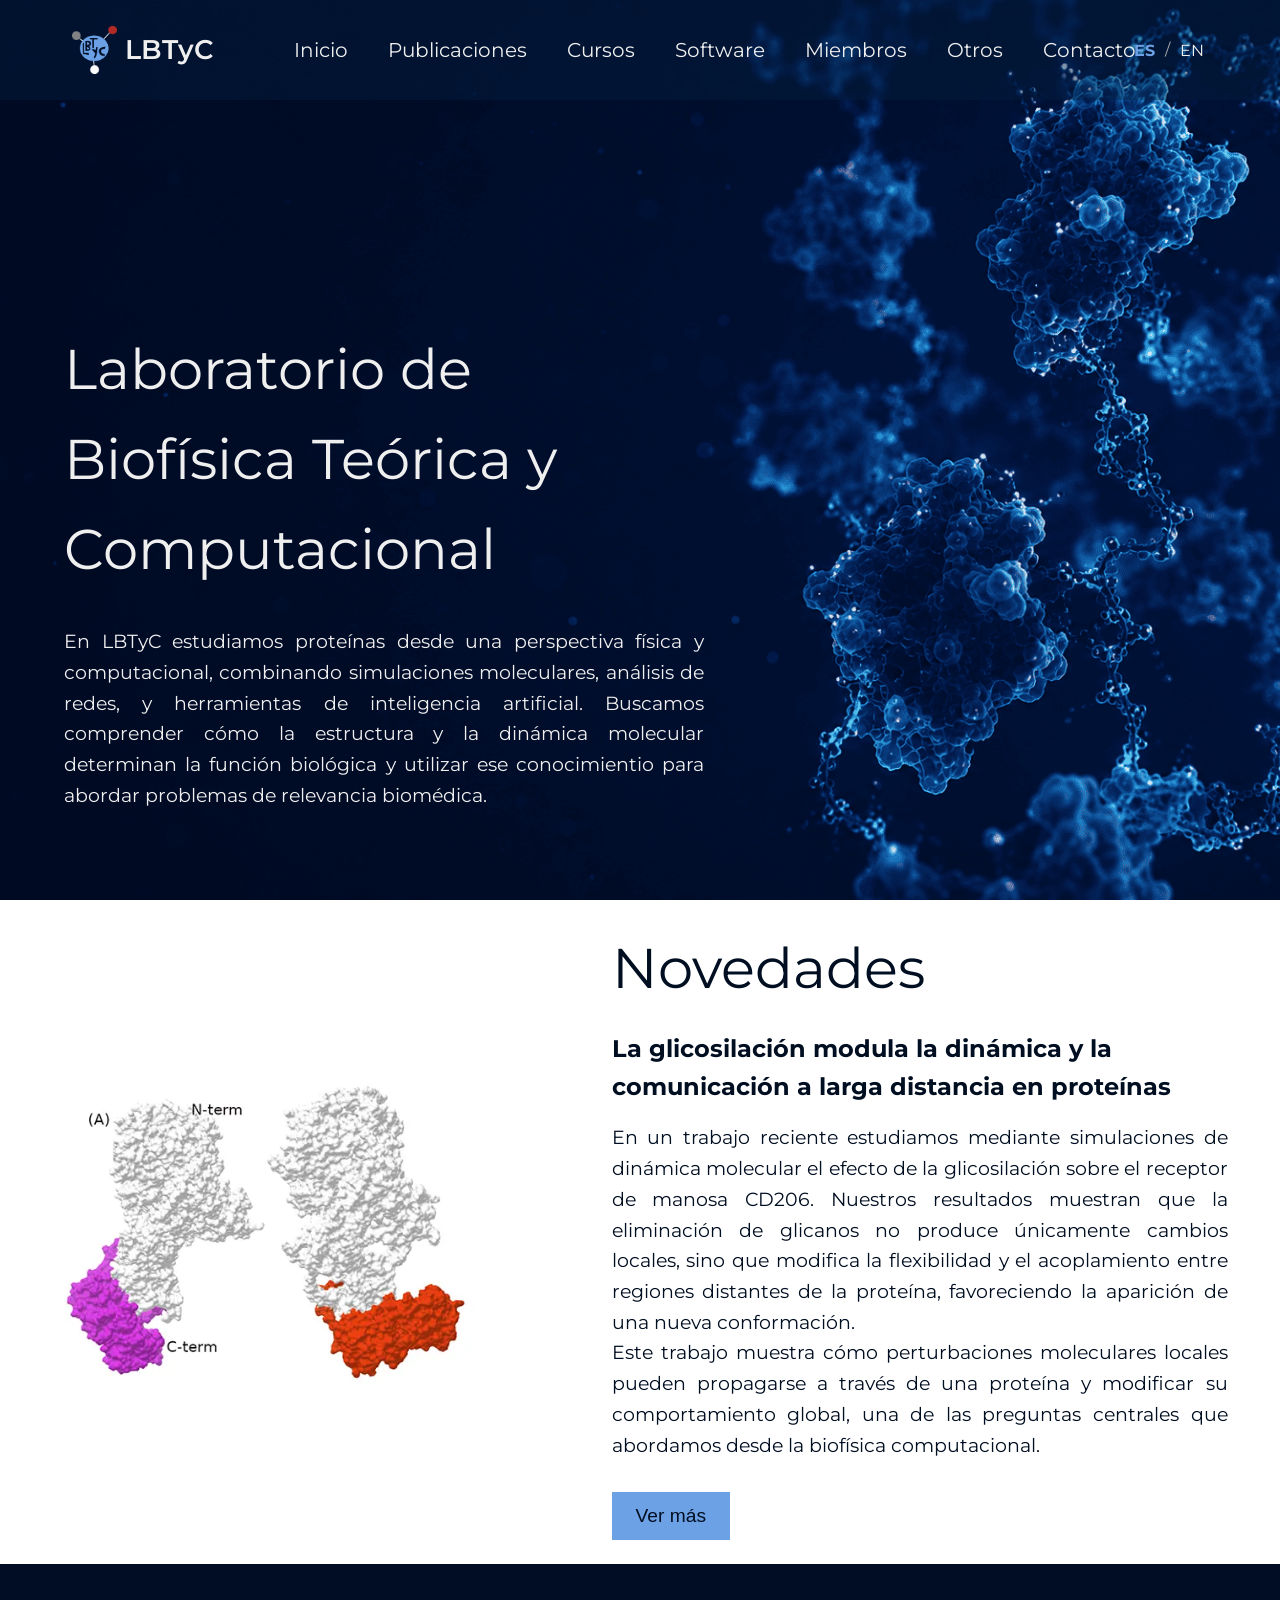
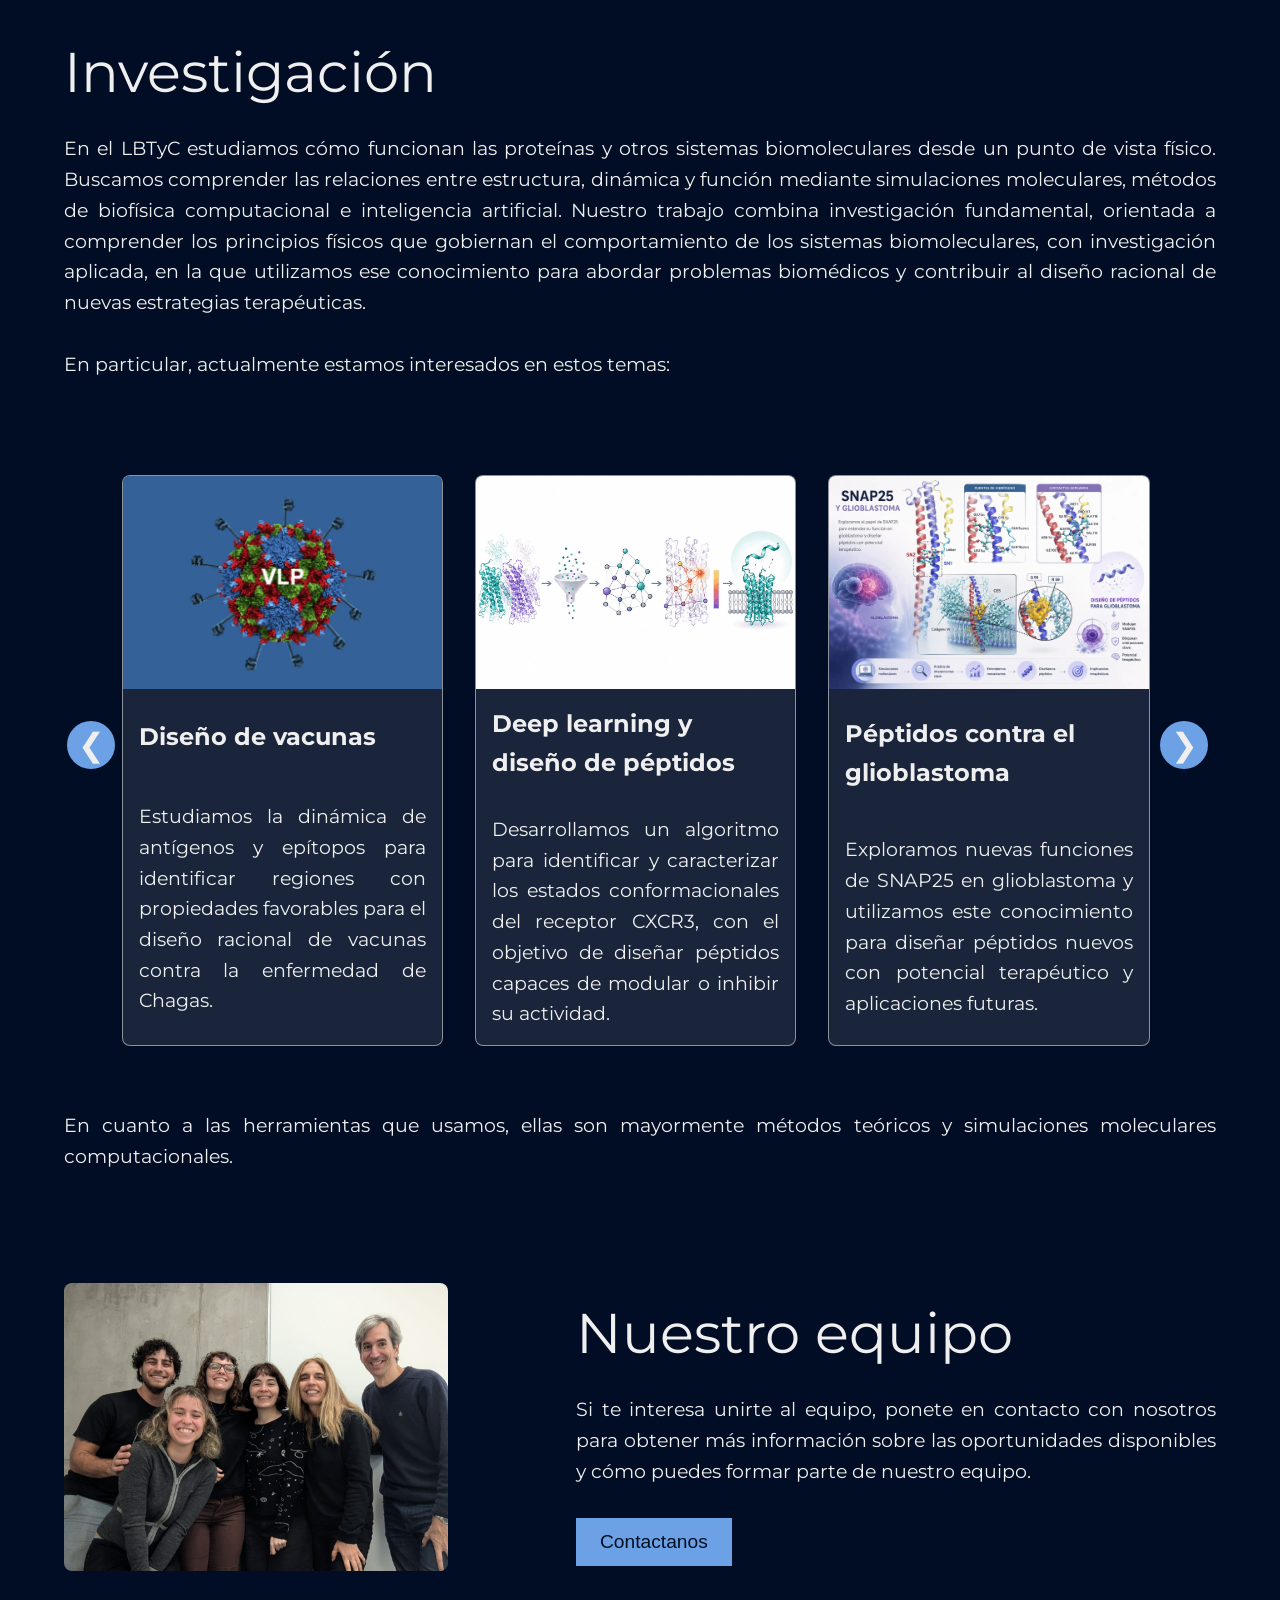
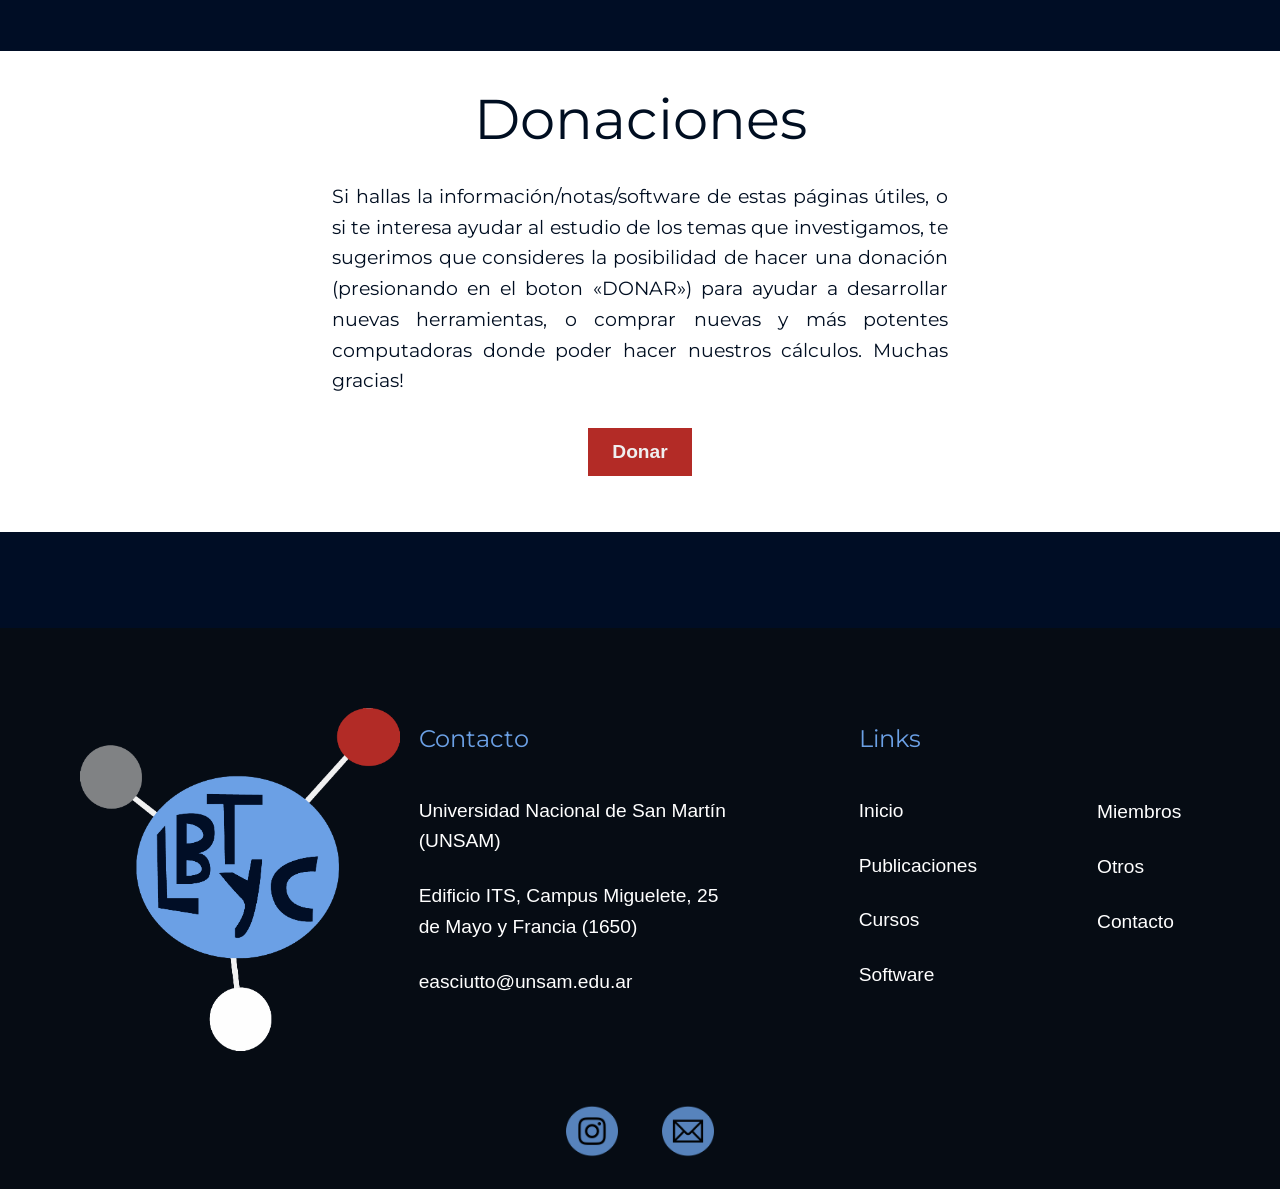
==== commit 305e108e: "Fix HTML formatting and structure" ====
--- a/index.html
+++ b/index.html
@@ -55,7 +55,7 @@
                     <h1 data-i18n="home-title" class="reveal">Laboratorio de Biofísica Teórica y Computacional</h1>
                 </div>
                 <div class="desc-inicio">
-                    <p data-i18n="home-desc" class="reveal" style="text-align: justify;">En LBTyC estudiamos proteínas desde una perspectiva física y computacional, combinando simulaciones moleculares, análisis de redes, y herramientas de inteligencia artificial. Buscamos comprender cómo la estructura y la dinámica molecular determinan la función biológica y utilizar ese conocimientio para abordar problemas de relevancia biomédica.</p> <br>
+                    <p data-i18n="home-desc" class="reveal">En LBTyC estudiamos proteínas desde una perspectiva física y computacional, combinando simulaciones moleculares, análisis de redes, y herramientas de inteligencia artificial. Buscamos comprender cómo la estructura y la dinámica molecular determinan la función biológica y utilizar ese conocimientio para abordar problemas de relevancia biomédica.</p> <br>
                 </div>
             </section>
 
--- a/css/style.css
+++ b/css/style.css
@@ -235,6 +235,10 @@
   flex-wrap: wrap;
   justify-content: center;
   align-content: center;
+}
+
+.main-inicio p {
+  text-align: justify;
 }
 
 .main-inicio h2{
@@ -1842,4 +1846,4 @@
 
 
   
-}+}
